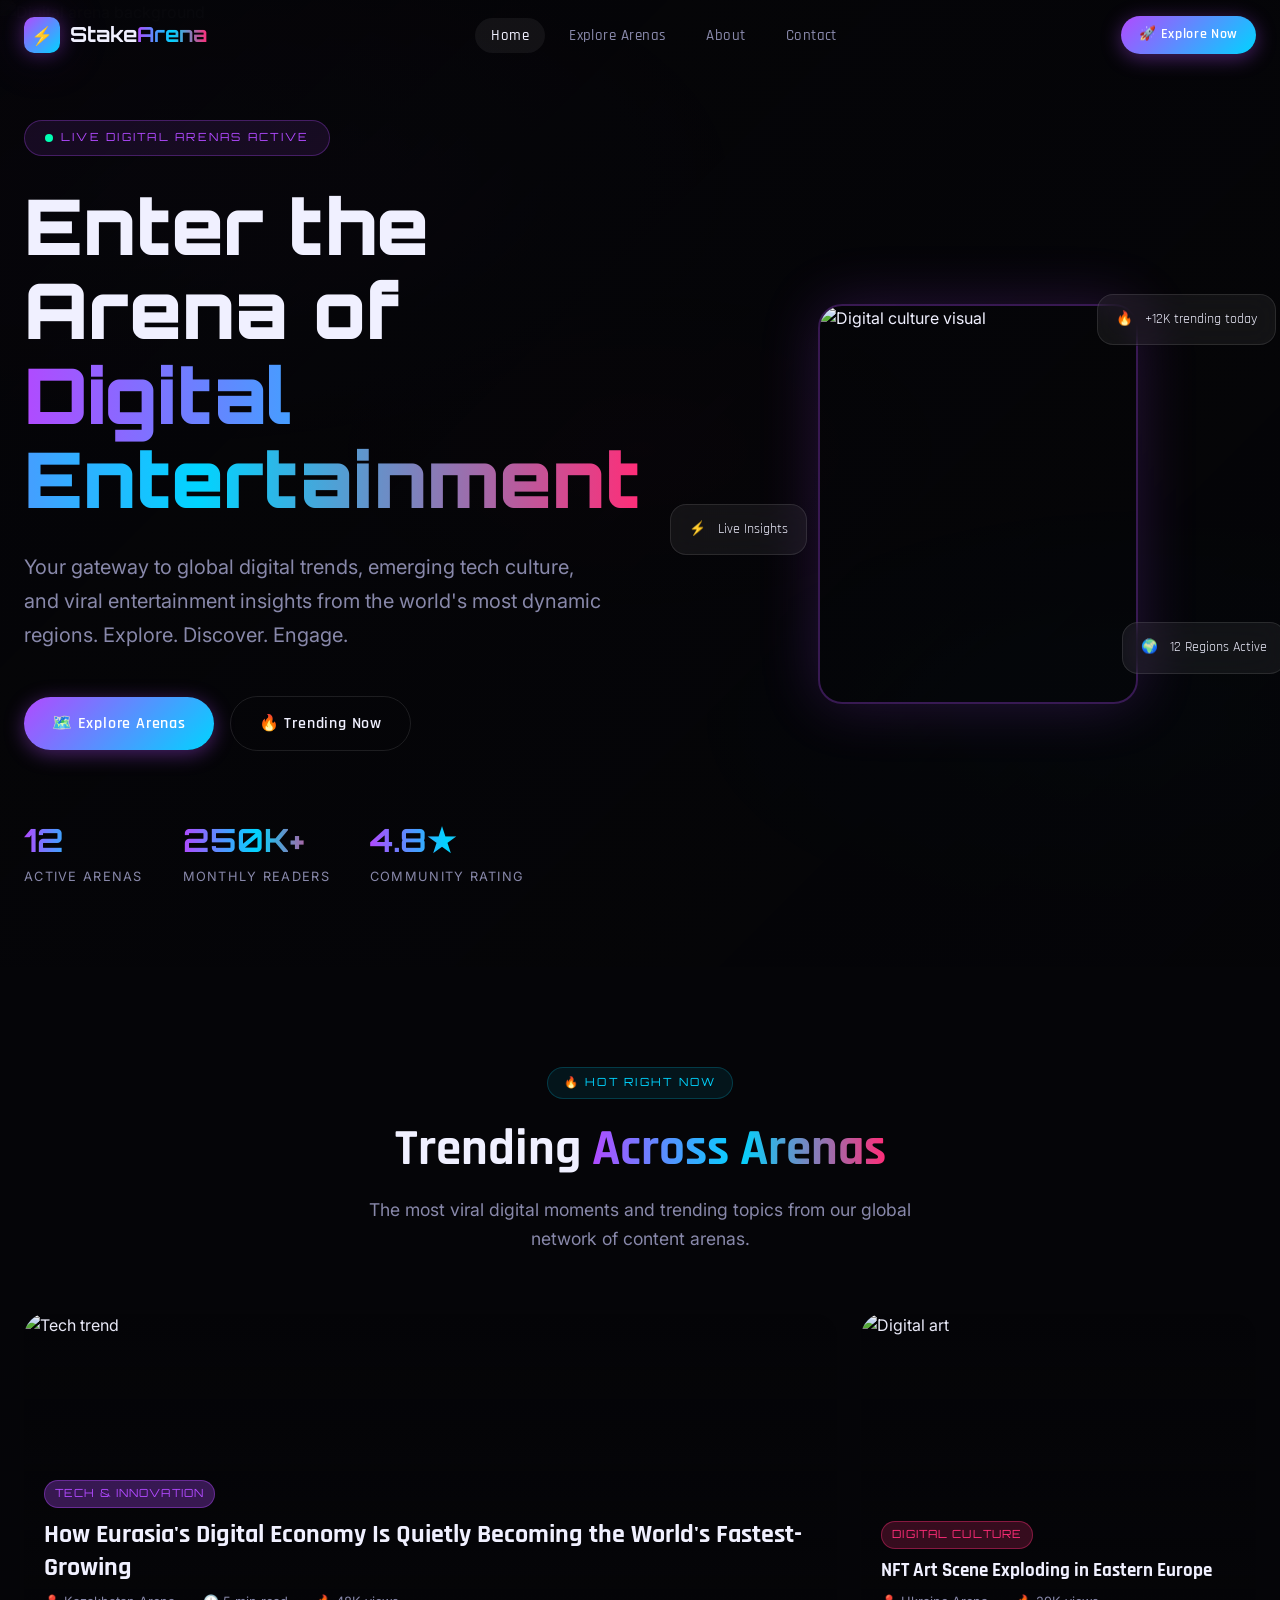
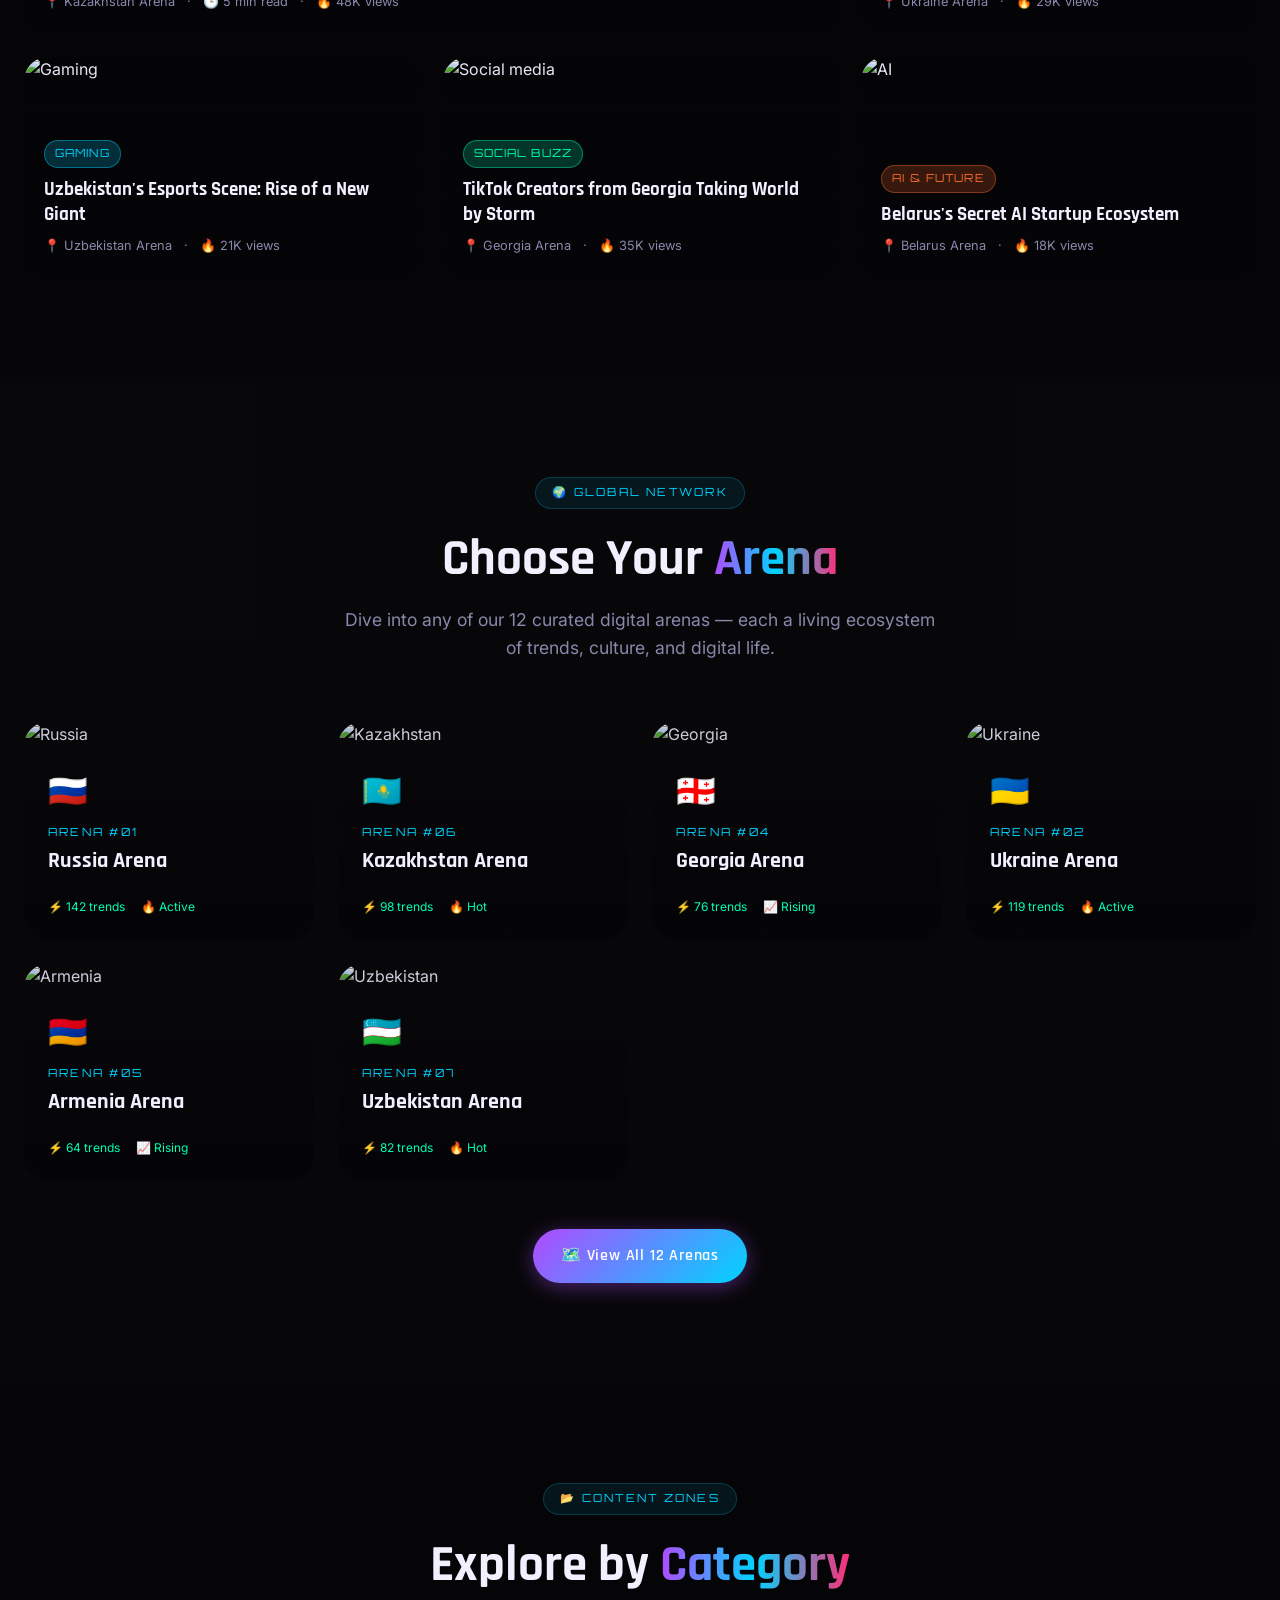
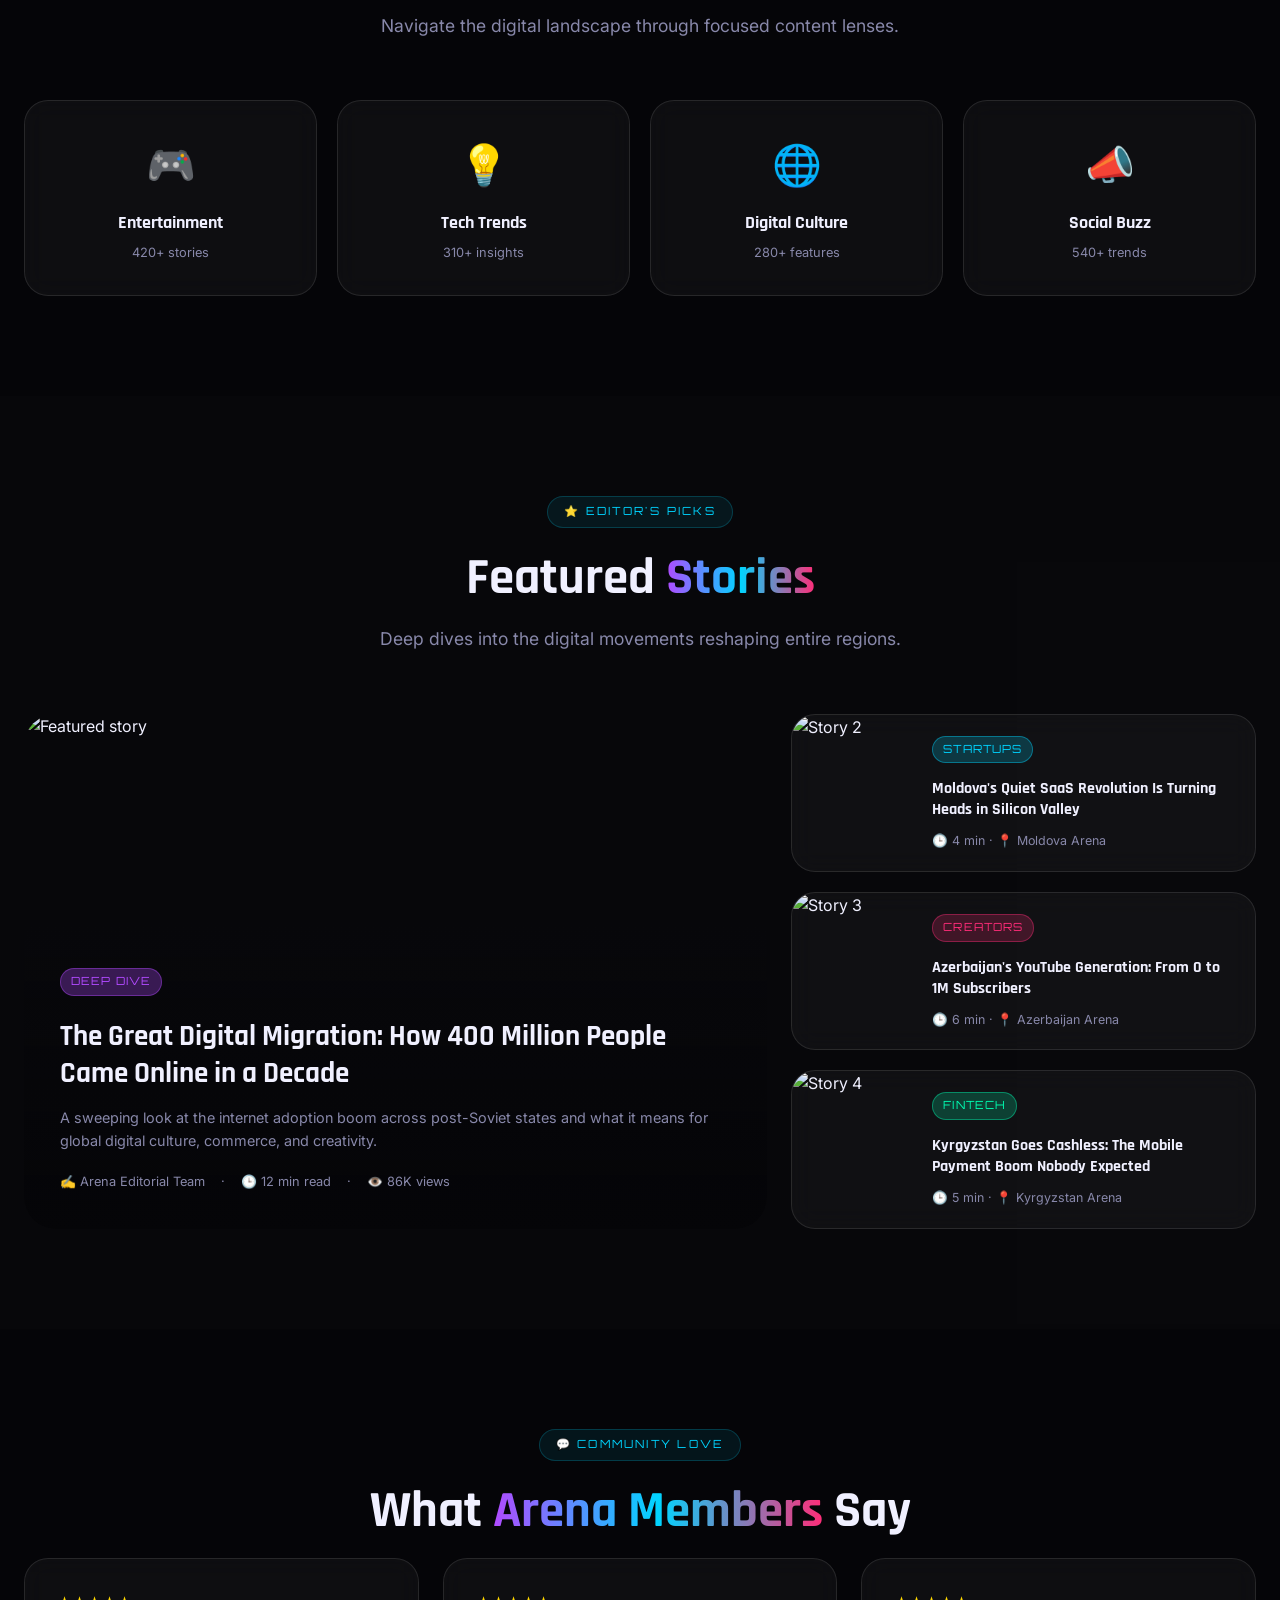
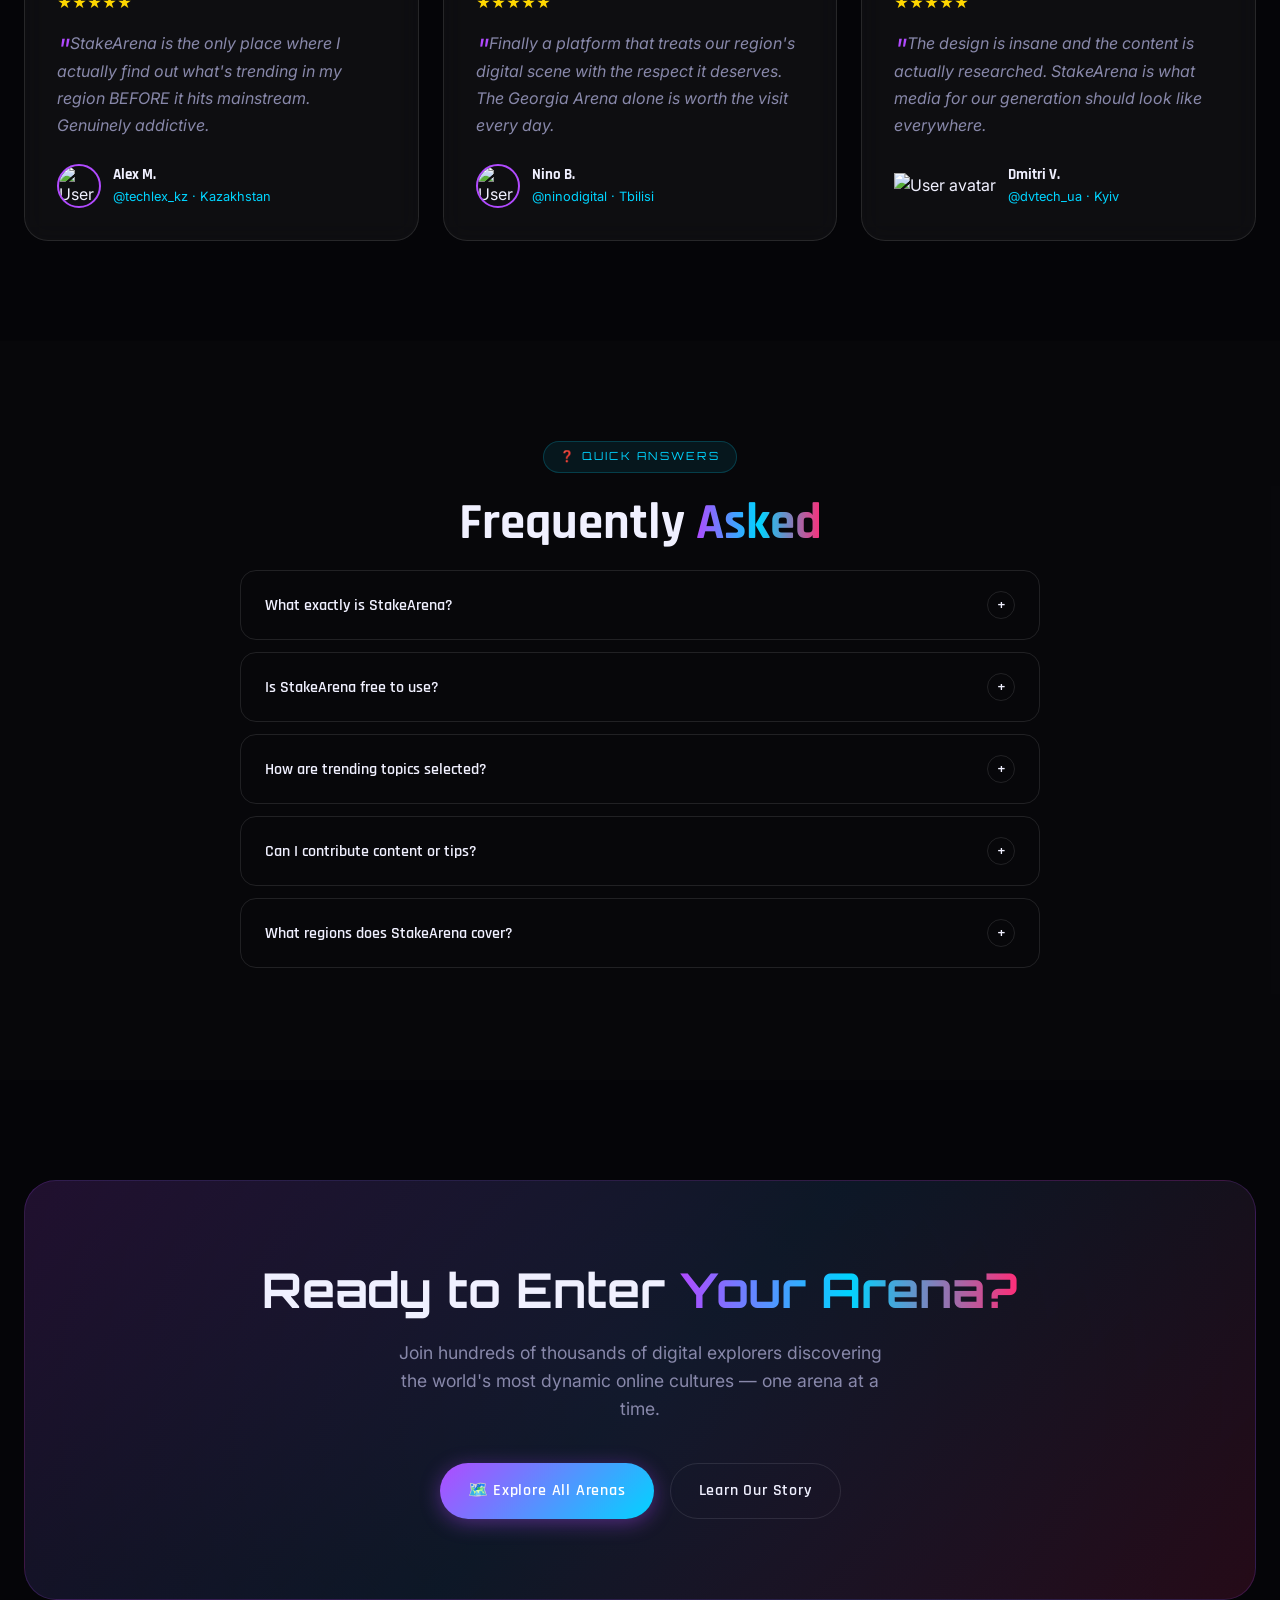
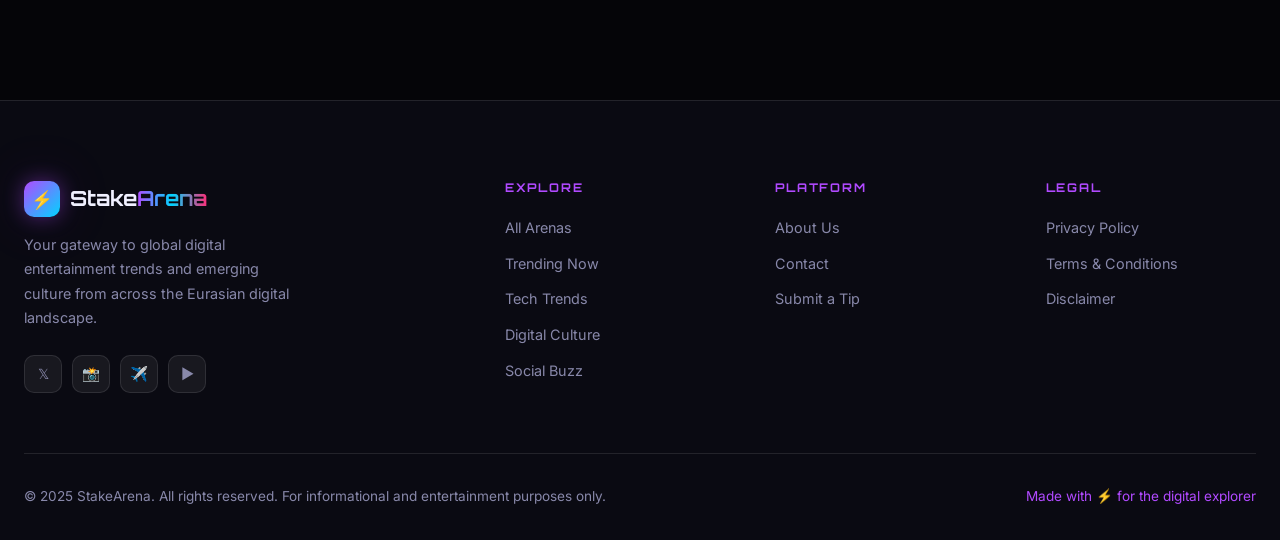
==== index.html @ e637934e "Add files via upload" ====
<!DOCTYPE html>
<html lang="en">
<head>
  <meta charset="UTF-8" />
  <meta name="viewport" content="width=device-width, initial-scale=1.0" />
  <title>StakeArena – Enter the Arena of Digital Entertainment</title>
  <meta name="description" content="StakeArena is your gateway to global digital trends, entertainment culture, and emerging tech insights across Eurasia's most dynamic digital arenas." />
  <meta name="keywords" content="digital entertainment, global trends, tech culture, digital arenas, Eurasia, emerging markets" />
  <meta property="og:title" content="StakeArena – Enter the Arena of Digital Entertainment" />
  <meta property="og:description" content="Explore digital culture, trending topics, and entertainment insights from global arenas." />
  <meta property="og:type" content="website" />
  <link rel="canonical" href="https://stakearena.com/" />

  <!-- Scroll progress bar -->
  <style>
    .scroll-progress {
      position: fixed; top: 0; left: 0; height: 3px; width: 0%;
      background: linear-gradient(90deg, #b14aff, #00d4ff, #ff2d78);
      z-index: 9999; transition: width 0.1s linear;
    }
  </style>
  <link rel="stylesheet" href="style.css" />
</head>
<body>

  <!-- Scroll Progress -->
  <div class="scroll-progress"></div>

  <!-- ============================================================
       NAVBAR
       ============================================================ -->
  <nav class="navbar" role="navigation" aria-label="Main navigation">
    <div class="container">
      <div class="nav-inner">
        <a href="index.html" class="nav-logo">
          <div class="logo-icon">⚡</div>
          <span>Stake<span class="gradient-text">Arena</span></span>
        </a>

        <ul class="nav-links">
          <li><a href="index.html" class="active">Home</a></li>
          <li><a href="explore.html">Explore Arenas</a></li>
          <li><a href="about.html">About</a></li>
          <li><a href="contact.html">Contact</a></li>
        </ul>

        <div class="nav-cta">
          <a href="explore.html" class="btn btn-primary btn-sm">🚀 Explore Now</a>
          <button class="nav-toggle" aria-label="Toggle menu">
            <span></span><span></span><span></span>
          </button>
        </div>
      </div>
    </div>
  </nav>

  <!-- ============================================================
       HERO SECTION
       ============================================================ -->
  <section class="hero" aria-label="Hero">
    <div class="hero-bg">
      <img class="hero-bg-img"
        src="https://images.unsplash.com/photo-1511512578047-dfb367046420?w=1920&q=80"
        alt="Digital arena background" />
      <div class="hero-bg-overlay"></div>
    </div>
    <div class="hero-particles"></div>

    <div class="container">
      <div style="display:grid; grid-template-columns:1fr 1fr; gap:60px; align-items:center;">
        <div class="hero-content">
          <div class="hero-badge">
            <span class="pulse"></span>
            Live Digital Arenas Active
          </div>
          <h1 class="hero-title display-font">
            Enter the Arena of<br />
            <span class="gradient-text">Digital <span class="typewriter">Entertainment</span></span>
          </h1>
          <p class="hero-subtitle">
            Your gateway to global digital trends, emerging tech culture, and viral entertainment insights from the world's most dynamic regions. Explore. Discover. Engage.
          </p>
          <div class="hero-cta">
            <a href="explore.html" class="btn btn-primary">🗺️ Explore Arenas</a>
            <a href="#trending" class="btn btn-secondary">🔥 Trending Now</a>
          </div>

          <div class="hero-stats">
            <div class="stat-item">
              <div class="stat-number counter" data-target="12" data-suffix="">12</div>
              <div class="stat-label">Active Arenas</div>
            </div>
            <div class="stat-item">
              <div class="stat-number counter" data-target="250" data-suffix="K+">250K+</div>
              <div class="stat-label">Monthly Readers</div>
            </div>
            <div class="stat-item">
              <div class="stat-number counter" data-target="4.8" data-suffix="★">4.8★</div>
              <div class="stat-label">Community Rating</div>
            </div>
          </div>
        </div>

        <!-- Hero Visual Cards -->
        <div style="position:relative; height:460px; display:flex; align-items:center; justify-content:center;">
          <!-- Main visual image -->
          <div style="width:320px; height:400px; border-radius:24px; overflow:hidden; border:2px solid rgba(177,74,255,0.3); box-shadow:0 0 60px rgba(177,74,255,0.2);">
            <img src="https://images.unsplash.com/photo-1614741118887-7a4ee193a5fa?w=600&q=80"
                 alt="Digital culture visual" style="width:100%; height:100%; object-fit:cover;" />
          </div>
          <!-- Floating badges -->
          <div class="hero-float-card" style="top:20px; right:-20px; animation-delay:0s;">
            🔥 <span>+12K trending today</span>
          </div>
          <div class="hero-float-card" style="bottom:60px; right:-30px; animation-delay:1.5s;">
            🌍 <span>12 Regions Active</span>
          </div>
          <div class="hero-float-card" style="top:50%; left:-30px; animation-delay:0.8s;">
            ⚡ <span>Live Insights</span>
          </div>
        </div>
      </div>
    </div>
  </section>

  <!-- ============================================================
       TRENDING SECTION
       ============================================================ -->
  <section id="trending" class="section-padding">
    <div class="container">
      <div class="text-center reveal">
        <span class="section-label">🔥 Hot Right Now</span>
        <h2 class="section-title">Trending <span class="gradient-text">Across Arenas</span></h2>
        <p class="section-subtitle">The most viral digital moments and trending topics from our global network of content arenas.</p>
      </div>

      <div class="trending-grid">

        <!-- Card 1 -->
        <article class="trending-card reveal" style="grid-column: span 2;">
          <img class="trending-card-img" style="height:320px;"
            src="https://images.unsplash.com/photo-1593508512255-86ab42a8e620?w=900&q=80"
            alt="Tech trend" />
          <div class="trending-card-overlay"></div>
          <div class="trending-card-body">
            <span class="trending-tag tag-purple">Tech & Innovation</span>
            <h3 class="trending-card-title" style="font-size:1.6rem;">How Eurasia's Digital Economy Is Quietly Becoming the World's Fastest-Growing</h3>
            <div class="trending-card-meta">
              <span>📍 Kazakhstan Arena</span>
              <span>·</span>
              <span>🕒 5 min read</span>
              <span>·</span>
              <span>🔥 48K views</span>
            </div>
          </div>
        </article>

        <!-- Card 2 -->
        <article class="trending-card reveal reveal-delay-1">
          <img class="trending-card-img"
            src="https://images.unsplash.com/photo-1618005182384-a83a8bd57fbe?w=600&q=80"
            alt="Digital art" />
          <div class="trending-card-overlay"></div>
          <div class="trending-card-body">
            <span class="trending-tag tag-pink">Digital Culture</span>
            <h3 class="trending-card-title">NFT Art Scene Exploding in Eastern Europe</h3>
            <div class="trending-card-meta">
              <span>📍 Ukraine Arena</span>
              <span>·</span>
              <span>🔥 29K views</span>
            </div>
          </div>
        </article>

        <!-- Card 3 -->
        <article class="trending-card reveal reveal-delay-2">
          <img class="trending-card-img"
            src="https://images.unsplash.com/photo-1542751371-adc38448a05e?w=600&q=80"
            alt="Gaming" />
          <div class="trending-card-overlay"></div>
          <div class="trending-card-body">
            <span class="trending-tag tag-blue">Gaming</span>
            <h3 class="trending-card-title">Uzbekistan's Esports Scene: Rise of a New Giant</h3>
            <div class="trending-card-meta">
              <span>📍 Uzbekistan Arena</span>
              <span>·</span>
              <span>🔥 21K views</span>
            </div>
          </div>
        </article>

        <!-- Card 4 -->
        <article class="trending-card reveal reveal-delay-1">
          <img class="trending-card-img"
            src="https://images.unsplash.com/photo-1611532736597-de2d4265fba3?w=600&q=80"
            alt="Social media" />
          <div class="trending-card-overlay"></div>
          <div class="trending-card-body">
            <span class="trending-tag tag-green">Social Buzz</span>
            <h3 class="trending-card-title">TikTok Creators from Georgia Taking World by Storm</h3>
            <div class="trending-card-meta">
              <span>📍 Georgia Arena</span>
              <span>·</span>
              <span>🔥 35K views</span>
            </div>
          </div>
        </article>

        <!-- Card 5 -->
        <article class="trending-card reveal reveal-delay-2">
          <img class="trending-card-img"
            src="https://images.unsplash.com/photo-1485827404703-89b55fcc595e?w=600&q=80"
            alt="AI" />
          <div class="trending-card-overlay"></div>
          <div class="trending-card-body">
            <span class="trending-tag tag-orange">AI & Future</span>
            <h3 class="trending-card-title">Belarus's Secret AI Startup Ecosystem</h3>
            <div class="trending-card-meta">
              <span>📍 Belarus Arena</span>
              <span>·</span>
              <span>🔥 18K views</span>
            </div>
          </div>
        </article>

      </div>
    </div>
  </section>

  <!-- ============================================================
       COUNTRY ARENAS PREVIEW
       ============================================================ -->
  <section class="section-padding" style="background: rgba(255,255,255,0.01);">
    <div class="container">
      <div class="text-center reveal">
        <span class="section-label">🌍 Global Network</span>
        <h2 class="section-title">Choose Your <span class="gradient-text">Arena</span></h2>
        <p class="section-subtitle">Dive into any of our 12 curated digital arenas — each a living ecosystem of trends, culture, and digital life.</p>
      </div>

      <div class="arenas-grid">

        <a href="explore.html" class="arena-card reveal">
          <img class="arena-card-img"
            src="https://images.unsplash.com/photo-1547448415-e9f5b28e570d?w=600&q=80"
            alt="Russia" />
          <div class="arena-card-overlay"></div>
          <div class="arena-card-body">
            <span class="arena-flag">🇷🇺</span>
            <div class="arena-country">Arena #01</div>
            <h3 class="arena-title">Russia Arena</h3>
            <p class="arena-desc">Tech innovation, gaming culture, and a booming digital creative scene.</p>
            <div class="arena-stats">
              <span class="arena-stat">⚡ 142 trends</span>
              <span class="arena-stat">🔥 Active</span>
            </div>
          </div>
        </a>

        <a href="explore.html" class="arena-card reveal reveal-delay-1">
          <img class="arena-card-img"
            src="https://images.unsplash.com/photo-1555680202-c86f0e12f086?w=600&q=80"
            alt="Kazakhstan" />
          <div class="arena-card-overlay"></div>
          <div class="arena-card-body">
            <span class="arena-flag">🇰🇿</span>
            <div class="arena-country">Arena #06</div>
            <h3 class="arena-title">Kazakhstan Arena</h3>
            <p class="arena-desc">Fintech revolution meets Central Asia's largest digital market.</p>
            <div class="arena-stats">
              <span class="arena-stat">⚡ 98 trends</span>
              <span class="arena-stat">🔥 Hot</span>
            </div>
          </div>
        </a>

        <a href="explore.html" class="arena-card reveal reveal-delay-2">
          <img class="arena-card-img"
            src="https://images.unsplash.com/photo-1493836512294-502baa1986e2?w=600&q=80"
            alt="Georgia" />
          <div class="arena-card-overlay"></div>
          <div class="arena-card-body">
            <span class="arena-flag">🇬🇪</span>
            <div class="arena-country">Arena #04</div>
            <h3 class="arena-title">Georgia Arena</h3>
            <p class="arena-desc">The Caucasus hub of crypto, startups, and creative digital culture.</p>
            <div class="arena-stats">
              <span class="arena-stat">⚡ 76 trends</span>
              <span class="arena-stat">📈 Rising</span>
            </div>
          </div>
        </a>

        <a href="explore.html" class="arena-card reveal">
          <img class="arena-card-img"
            src="https://images.unsplash.com/photo-1561336313-0bd5e0b27ec8?w=600&q=80"
            alt="Ukraine" />
          <div class="arena-card-overlay"></div>
          <div class="arena-card-body">
            <span class="arena-flag">🇺🇦</span>
            <div class="arena-country">Arena #02</div>
            <h3 class="arena-title">Ukraine Arena</h3>
            <p class="arena-desc">Europe's tech outsourcing capital and digital arts epicenter.</p>
            <div class="arena-stats">
              <span class="arena-stat">⚡ 119 trends</span>
              <span class="arena-stat">🔥 Active</span>
            </div>
          </div>
        </a>

        <a href="explore.html" class="arena-card reveal reveal-delay-1">
          <img class="arena-card-img"
            src="https://images.unsplash.com/photo-1506905925346-21bda4d32df4?w=600&q=80"
            alt="Armenia" />
          <div class="arena-card-overlay"></div>
          <div class="arena-card-body">
            <span class="arena-flag">🇦🇲</span>
            <div class="arena-country">Arena #05</div>
            <h3 class="arena-title">Armenia Arena</h3>
            <p class="arena-desc">Silicon Mountain — Armenia's unlikely tech renaissance story.</p>
            <div class="arena-stats">
              <span class="arena-stat">⚡ 64 trends</span>
              <span class="arena-stat">📈 Rising</span>
            </div>
          </div>
        </a>

        <a href="explore.html" class="arena-card reveal reveal-delay-2">
          <img class="arena-card-img"
            src="https://images.unsplash.com/photo-1517760444937-f6397edcbbcd?w=600&q=80"
            alt="Uzbekistan" />
          <div class="arena-card-overlay"></div>
          <div class="arena-card-body">
            <span class="arena-flag">🇺🇿</span>
            <div class="arena-country">Arena #07</div>
            <h3 class="arena-title">Uzbekistan Arena</h3>
            <p class="arena-desc">Tashkent's digital youth revolution — esports, streaming & more.</p>
            <div class="arena-stats">
              <span class="arena-stat">⚡ 82 trends</span>
              <span class="arena-stat">🔥 Hot</span>
            </div>
          </div>
        </a>

      </div>

      <div class="text-center" style="margin-top:48px;">
        <a href="explore.html" class="btn btn-primary">🗺️ View All 12 Arenas</a>
      </div>
    </div>
  </section>

  <!-- ============================================================
       CATEGORIES
       ============================================================ -->
  <section class="section-padding">
    <div class="container">
      <div class="text-center reveal">
        <span class="section-label">📂 Content Zones</span>
        <h2 class="section-title">Explore by <span class="gradient-text">Category</span></h2>
        <p class="section-subtitle">Navigate the digital landscape through focused content lenses.</p>
      </div>

      <div class="categories-grid">
        <div class="category-card glass-card reveal">
          <span class="category-icon">🎮</span>
          <h3 class="category-title">Entertainment</h3>
          <p class="category-count">420+ stories</p>
        </div>
        <div class="category-card glass-card reveal reveal-delay-1">
          <span class="category-icon">💡</span>
          <h3 class="category-title">Tech Trends</h3>
          <p class="category-count">310+ insights</p>
        </div>
        <div class="category-card glass-card reveal reveal-delay-2">
          <span class="category-icon">🌐</span>
          <h3 class="category-title">Digital Culture</h3>
          <p class="category-count">280+ features</p>
        </div>
        <div class="category-card glass-card reveal reveal-delay-3">
          <span class="category-icon">📣</span>
          <h3 class="category-title">Social Buzz</h3>
          <p class="category-count">540+ trends</p>
        </div>
      </div>
    </div>
  </section>

  <!-- ============================================================
       FEATURED STORIES
       ============================================================ -->
  <section class="section-padding" style="background:rgba(255,255,255,0.01);">
    <div class="container">
      <div class="text-center reveal">
        <span class="section-label">⭐ Editor's Picks</span>
        <h2 class="section-title">Featured <span class="gradient-text">Stories</span></h2>
        <p class="section-subtitle">Deep dives into the digital movements reshaping entire regions.</p>
      </div>

      <div class="featured-grid reveal">
        <!-- Main featured -->
        <article class="featured-main">
          <img class="featured-main-img"
            src="https://images.unsplash.com/photo-1451187580459-43490279c0fa?w=900&q=80"
            alt="Featured story" />
          <div class="featured-main-overlay"></div>
          <div class="featured-main-body">
            <span class="trending-tag tag-purple">Deep Dive</span>
            <h2 style="font-family:var(--font-heading); font-size:1.8rem; font-weight:700; margin:12px 0 14px; line-height:1.3;">
              The Great Digital Migration: How 400 Million People Came Online in a Decade
            </h2>
            <p style="color:var(--text-secondary); font-size:0.9rem; line-height:1.6; margin-bottom:20px;">
              A sweeping look at the internet adoption boom across post-Soviet states and what it means for global digital culture, commerce, and creativity.
            </p>
            <div style="display:flex; align-items:center; gap:16px; font-size:0.8rem; color:var(--text-secondary);">
              <span>✍️ Arena Editorial Team</span>
              <span>·</span>
              <span>🕒 12 min read</span>
              <span>·</span>
              <span>👁️ 86K views</span>
            </div>
          </div>
        </article>

        <!-- Side featured -->
        <div class="featured-side">
          <article class="featured-side-card glass-card">
            <img class="featured-side-img"
              src="https://images.unsplash.com/photo-1507003211169-0a1dd7228f2d?w=300&q=80"
              alt="Story 2" />
            <div class="featured-side-body">
              <div>
                <span class="trending-tag tag-blue" style="margin-bottom:8px;">Startups</span>
                <h4 style="font-family:var(--font-heading); font-size:1rem; font-weight:700; line-height:1.3; margin-top:8px;">
                  Moldova's Quiet SaaS Revolution Is Turning Heads in Silicon Valley
                </h4>
              </div>
              <div style="font-size:0.78rem; color:var(--text-secondary); margin-top:10px;">
                🕒 4 min · 📍 Moldova Arena
              </div>
            </div>
          </article>

          <article class="featured-side-card glass-card">
            <img class="featured-side-img"
              src="https://images.unsplash.com/photo-1531297484001-80022131f5a1?w=300&q=80"
              alt="Story 3" />
            <div class="featured-side-body">
              <div>
                <span class="trending-tag tag-pink" style="margin-bottom:8px;">Creators</span>
                <h4 style="font-family:var(--font-heading); font-size:1rem; font-weight:700; line-height:1.3; margin-top:8px;">
                  Azerbaijan's YouTube Generation: From 0 to 1M Subscribers
                </h4>
              </div>
              <div style="font-size:0.78rem; color:var(--text-secondary); margin-top:10px;">
                🕒 6 min · 📍 Azerbaijan Arena
              </div>
            </div>
          </article>

          <article class="featured-side-card glass-card">
            <img class="featured-side-img"
              src="https://images.unsplash.com/photo-1518770660439-4636190af475?w=300&q=80"
              alt="Story 4" />
            <div class="featured-side-body">
              <div>
                <span class="trending-tag tag-green" style="margin-bottom:8px;">Fintech</span>
                <h4 style="font-family:var(--font-heading); font-size:1rem; font-weight:700; line-height:1.3; margin-top:8px;">
                  Kyrgyzstan Goes Cashless: The Mobile Payment Boom Nobody Expected
                </h4>
              </div>
              <div style="font-size:0.78rem; color:var(--text-secondary); margin-top:10px;">
                🕒 5 min · 📍 Kyrgyzstan Arena
              </div>
            </div>
          </article>
        </div>
      </div>
    </div>
  </section>

  <!-- ============================================================
       TESTIMONIALS
       ============================================================ -->
  <section class="section-padding">
    <div class="container">
      <div class="text-center reveal">
        <span class="section-label">💬 Community Love</span>
        <h2 class="section-title">What <span class="gradient-text">Arena Members</span> Say</h2>
      </div>

      <div class="testimonials-grid">

        <div class="testimonial-card glass-card reveal">
          <div class="stars">★★★★★</div>
          <p class="testimonial-quote">StakeArena is the only place where I actually find out what's trending in my region BEFORE it hits mainstream. Genuinely addictive.</p>
          <div class="testimonial-author">
            <img class="testimonial-avatar"
              src="https://images.unsplash.com/photo-1535713875002-d1d0cf377fde?w=100&q=80"
              alt="User avatar" />
            <div>
              <div class="testimonial-name">Alex M.</div>
              <div class="testimonial-handle">@techlex_kz · Kazakhstan</div>
            </div>
          </div>
        </div>

        <div class="testimonial-card glass-card reveal reveal-delay-1">
          <div class="stars">★★★★★</div>
          <p class="testimonial-quote">Finally a platform that treats our region's digital scene with the respect it deserves. The Georgia Arena alone is worth the visit every day.</p>
          <div class="testimonial-author">
            <img class="testimonial-avatar"
              src="https://images.unsplash.com/photo-1494790108755-2616b612b786?w=100&q=80"
              alt="User avatar" />
            <div>
              <div class="testimonial-name">Nino B.</div>
              <div class="testimonial-handle">@ninodigital · Tbilisi</div>
            </div>
          </div>
        </div>

        <div class="testimonial-card glass-card reveal reveal-delay-2">
          <div class="stars">★★★★★</div>
          <p class="testimonial-quote">The design is insane and the content is actually researched. StakeArena is what media for our generation should look like everywhere.</p>
          <div class="testimonial-author">
            <img class="testimonic-avatar"
              src="https://images.unsplash.com/photo-1472099645785-5658abf4ff4e?w=100&q=80"
              alt="User avatar" />
            <div>
              <div class="testimonial-name">Dmitri V.</div>
              <div class="testimonial-handle">@dvtech_ua · Kyiv</div>
            </div>
          </div>
        </div>

      </div>
    </div>
  </section>

  <!-- ============================================================
       FAQ
       ============================================================ -->
  <section class="section-padding" style="background:rgba(255,255,255,0.01);">
    <div class="container">
      <div class="text-center reveal">
        <span class="section-label">❓ Quick Answers</span>
        <h2 class="section-title">Frequently <span class="gradient-text">Asked</span></h2>
      </div>

      <div class="faq-list reveal">

        <div class="faq-item">
          <button class="faq-question">
            What exactly is StakeArena?
            <span class="faq-icon">+</span>
          </button>
          <div class="faq-answer">
            <p>StakeArena is an entertainment and informational platform focused on global digital trends, viral content, and emerging tech culture across Eurasian regions. We present each country as a "Digital Arena" with curated trending topics and insights.</p>
          </div>
        </div>

        <div class="faq-item">
          <button class="faq-question">
            Is StakeArena free to use?
            <span class="faq-icon">+</span>
          </button>
          <div class="faq-answer">
            <p>Yes! All content on StakeArena is free to read and explore. We're an open informational platform — no paywalls, no sign-ups required to browse. Just enter any arena and start discovering.</p>
          </div>
        </div>

        <div class="faq-item">
          <button class="faq-question">
            How are trending topics selected?
            <span class="faq-icon">+</span>
          </button>
          <div class="faq-answer">
            <p>Our editorial team monitors social media, news sources, and digital analytics across each region daily. We curate the most relevant, engaging, and culturally significant topics from each arena to keep you informed and entertained.</p>
          </div>
        </div>

        <div class="faq-item">
          <button class="faq-question">
            Can I contribute content or tips?
            <span class="faq-icon">+</span>
          </button>
          <div class="faq-answer">
            <p>Absolutely! We welcome tips, story ideas, and community insights. Head to our Contact page and tell us what's trending in your region. The best community tips get featured in our arena highlights.</p>
          </div>
        </div>

        <div class="faq-item">
          <button class="faq-question">
            What regions does StakeArena cover?
            <span class="faq-icon">+</span>
          </button>
          <div class="faq-answer">
            <p>Currently we cover 12 arenas: Russia, Ukraine, Moldova, Georgia, Armenia, Azerbaijan, Belarus, Kazakhstan, Uzbekistan, Kyrgyzstan, Turkmenistan, and Tajikistan. We plan to expand to more global regions in the future.</p>
          </div>
        </div>

      </div>
    </div>
  </section>

  <!-- ============================================================
       CTA SECTION
       ============================================================ -->
  <section class="section-padding">
    <div class="container">
      <div class="cta-section reveal">
        <h2 class="display-font">Ready to Enter <span class="gradient-text">Your Arena?</span></h2>
        <p>Join hundreds of thousands of digital explorers discovering the world's most dynamic online cultures — one arena at a time.</p>
        <div class="cta-btns">
          <a href="explore.html" class="btn btn-primary">🗺️ Explore All Arenas</a>
          <a href="about.html" class="btn btn-secondary">Learn Our Story</a>
        </div>
      </div>
    </div>
  </section>

  <!-- ============================================================
       FOOTER
       ============================================================ -->
  <footer class="footer">
    <div class="container">
      <div class="footer-grid">
        <div class="footer-brand">
          <a href="index.html" class="nav-logo" style="margin-bottom:0;">
            <div class="logo-icon">⚡</div>
            <span>Stake<span class="gradient-text">Arena</span></span>
          </a>
          <p>Your gateway to global digital entertainment trends and emerging culture from across the Eurasian digital landscape.</p>
          <div class="footer-social">
            <a href="#" class="social-btn" aria-label="Twitter">𝕏</a>
            <a href="#" class="social-btn" aria-label="Instagram">📸</a>
            <a href="#" class="social-btn" aria-label="Telegram">✈️</a>
            <a href="#" class="social-btn" aria-label="YouTube">▶️</a>
          </div>
        </div>

        <div class="footer-col">
          <h4>Explore</h4>
          <ul>
            <li><a href="explore.html">All Arenas</a></li>
            <li><a href="explore.html">Trending Now</a></li>
            <li><a href="explore.html">Tech Trends</a></li>
            <li><a href="explore.html">Digital Culture</a></li>
            <li><a href="explore.html">Social Buzz</a></li>
          </ul>
        </div>

        <div class="footer-col">
          <h4>Platform</h4>
          <ul>
            <li><a href="about.html">About Us</a></li>
            <li><a href="contact.html">Contact</a></li>
            <li><a href="contact.html">Submit a Tip</a></li>
          </ul>
        </div>

        <div class="footer-col">
          <h4>Legal</h4>
          <ul>
            <li><a href="privacy-policy.html">Privacy Policy</a></li>
            <li><a href="terms-conditions.html">Terms & Conditions</a></li>
            <li><a href="disclaimer.html">Disclaimer</a></li>
          </ul>
        </div>
      </div>

      <div class="footer-bottom">
        <p>© 2025 StakeArena. All rights reserved. For informational and entertainment purposes only.</p>
        <p style="color:var(--neon-purple);">Made with ⚡ for the digital explorer</p>
      </div>
    </div>
  </footer>

  <script src="script.js"></script>
</body>
</html>
---- style.css ----
/* ============================================================
   StakeArena - Global Stylesheet
   Dark Neon Glassmorphism Design System
   ============================================================ */

@import url('https://fonts.googleapis.com/css2?family=Orbitron:wght@400;600;700;900&family=Rajdhani:wght@300;400;500;600;700&family=Inter:wght@300;400;500;600&display=swap');

/* ============================================================
   CSS Variables
   ============================================================ */
:root {
  --bg-primary: #050508;
  --bg-secondary: #0a0a12;
  --bg-card: rgba(255,255,255,0.04);
  --bg-card-hover: rgba(255,255,255,0.08);
  --glass: rgba(255,255,255,0.06);
  --glass-border: rgba(255,255,255,0.1);

  --neon-purple: #b14aff;
  --neon-blue: #00d4ff;
  --neon-pink: #ff2d78;
  --neon-green: #00ffb3;
  --neon-orange: #ff6b2b;

  --gradient-hero: linear-gradient(135deg, #b14aff 0%, #00d4ff 50%, #ff2d78 100%);
  --gradient-card: linear-gradient(135deg, rgba(177,74,255,0.15) 0%, rgba(0,212,255,0.08) 100%);
  --gradient-text: linear-gradient(90deg, #b14aff, #00d4ff, #ff2d78);

  --text-primary: #f0f0ff;
  --text-secondary: #8888aa;
  --text-accent: #b14aff;

  --font-display: 'Orbitron', sans-serif;
  --font-heading: 'Rajdhani', sans-serif;
  --font-body: 'Inter', sans-serif;

  --radius-sm: 8px;
  --radius-md: 16px;
  --radius-lg: 24px;
  --radius-xl: 32px;

  --shadow-neon-purple: 0 0 20px rgba(177,74,255,0.4), 0 0 60px rgba(177,74,255,0.15);
  --shadow-neon-blue: 0 0 20px rgba(0,212,255,0.4), 0 0 60px rgba(0,212,255,0.15);
  --shadow-neon-pink: 0 0 20px rgba(255,45,120,0.4), 0 0 60px rgba(255,45,120,0.15);
  --shadow-card: 0 8px 32px rgba(0,0,0,0.4);

  --transition: 0.3s cubic-bezier(0.4, 0, 0.2, 1);
  --transition-slow: 0.6s cubic-bezier(0.4, 0, 0.2, 1);
}

/* ============================================================
   Reset & Base
   ============================================================ */
*, *::before, *::after { margin: 0; padding: 0; box-sizing: border-box; }

html { scroll-behavior: smooth; font-size: 16px; }

body {
  font-family: var(--font-body);
  background: var(--bg-primary);
  color: var(--text-primary);
  line-height: 1.6;
  overflow-x: hidden;
  cursor: default;
}

/* Animated background mesh */
body::before {
  content: '';
  position: fixed;
  inset: 0;
  background:
    radial-gradient(ellipse 80% 50% at 10% 20%, rgba(177,74,255,0.08) 0%, transparent 60%),
    radial-gradient(ellipse 60% 40% at 90% 80%, rgba(0,212,255,0.06) 0%, transparent 60%),
    radial-gradient(ellipse 40% 30% at 50% 50%, rgba(255,45,120,0.04) 0%, transparent 60%);
  pointer-events: none;
  z-index: 0;
}

body > * { position: relative; z-index: 1; }

img { max-width: 100%; display: block; }
a { text-decoration: none; color: inherit; }
ul { list-style: none; }
button { border: none; cursor: pointer; font-family: inherit; }
input, textarea, select { font-family: inherit; }

/* Scrollbar */
::-webkit-scrollbar { width: 6px; }
::-webkit-scrollbar-track { background: var(--bg-primary); }
::-webkit-scrollbar-thumb { background: var(--neon-purple); border-radius: 3px; }

/* ============================================================
   Typography
   ============================================================ */
h1,h2,h3,h4,h5 { font-family: var(--font-heading); font-weight: 700; line-height: 1.2; }

.display-font { font-family: var(--font-display); }

.gradient-text {
  background: var(--gradient-text);
  -webkit-background-clip: text;
  -webkit-text-fill-color: transparent;
  background-clip: text;
}

/* ============================================================
   Utility Classes
   ============================================================ */
.container { max-width: 1280px; margin: 0 auto; padding: 0 24px; }
.container-wide { max-width: 1440px; margin: 0 auto; padding: 0 24px; }

.section-padding { padding: 100px 0; }
.section-padding-sm { padding: 60px 0; }

.text-center { text-align: center; }
.text-purple { color: var(--neon-purple); }
.text-blue { color: var(--neon-blue); }
.text-pink { color: var(--neon-pink); }
.text-green { color: var(--neon-green); }
.text-muted { color: var(--text-secondary); }

.section-label {
  display: inline-flex;
  align-items: center;
  gap: 8px;
  font-family: var(--font-display);
  font-size: 0.7rem;
  letter-spacing: 0.2em;
  text-transform: uppercase;
  color: var(--neon-blue);
  background: rgba(0,212,255,0.08);
  border: 1px solid rgba(0,212,255,0.2);
  padding: 6px 16px;
  border-radius: 100px;
  margin-bottom: 20px;
}

.section-title {
  font-size: clamp(2rem, 4vw, 3.2rem);
  margin-bottom: 16px;
}

.section-subtitle {
  font-size: 1.1rem;
  color: var(--text-secondary);
  max-width: 600px;
  margin: 0 auto 60px;
}

/* ============================================================
   Glassmorphism Card
   ============================================================ */
.glass-card {
  background: var(--bg-card);
  border: 1px solid var(--glass-border);
  border-radius: var(--radius-lg);
  backdrop-filter: blur(12px);
  -webkit-backdrop-filter: blur(12px);
  transition: var(--transition);
}

.glass-card:hover {
  background: var(--bg-card-hover);
  border-color: rgba(177,74,255,0.3);
  transform: translateY(-4px);
  box-shadow: var(--shadow-card), 0 0 30px rgba(177,74,255,0.1);
}

/* ============================================================
   Buttons
   ============================================================ */
.btn {
  display: inline-flex;
  align-items: center;
  gap: 8px;
  padding: 14px 28px;
  border-radius: 100px;
  font-family: var(--font-heading);
  font-size: 1rem;
  font-weight: 600;
  letter-spacing: 0.05em;
  transition: var(--transition);
  cursor: pointer;
  white-space: nowrap;
}

.btn-primary {
  background: linear-gradient(135deg, var(--neon-purple), var(--neon-blue));
  color: white;
  box-shadow: 0 4px 20px rgba(177,74,255,0.4);
}
.btn-primary:hover {
  transform: translateY(-2px);
  box-shadow: 0 8px 30px rgba(177,74,255,0.6), var(--shadow-neon-purple);
}

.btn-secondary {
  background: transparent;
  color: var(--text-primary);
  border: 1px solid var(--glass-border);
}
.btn-secondary:hover {
  border-color: var(--neon-purple);
  color: var(--neon-purple);
  box-shadow: 0 0 20px rgba(177,74,255,0.2);
}

.btn-outline {
  background: transparent;
  color: var(--neon-blue);
  border: 1px solid rgba(0,212,255,0.4);
}
.btn-outline:hover {
  background: rgba(0,212,255,0.1);
  box-shadow: var(--shadow-neon-blue);
}

.btn-sm {
  padding: 8px 18px;
  font-size: 0.85rem;
}

/* ============================================================
   Navbar
   ============================================================ */
.navbar {
  position: fixed;
  top: 0;
  left: 0;
  right: 0;
  z-index: 1000;
  padding: 16px 0;
  transition: var(--transition);
}

.navbar.scrolled {
  background: rgba(5,5,8,0.9);
  backdrop-filter: blur(20px);
  -webkit-backdrop-filter: blur(20px);
  border-bottom: 1px solid var(--glass-border);
  padding: 10px 0;
}

.nav-inner {
  display: flex;
  align-items: center;
  justify-content: space-between;
}

.nav-logo {
  display: flex;
  align-items: center;
  gap: 10px;
  font-family: var(--font-display);
  font-size: 1.3rem;
  font-weight: 700;
  color: var(--text-primary);
}

.nav-logo .logo-icon {
  width: 36px;
  height: 36px;
  background: linear-gradient(135deg, var(--neon-purple), var(--neon-blue));
  border-radius: 10px;
  display: flex;
  align-items: center;
  justify-content: center;
  font-size: 1.1rem;
  box-shadow: var(--shadow-neon-purple);
}

.nav-links {
  display: flex;
  align-items: center;
  gap: 8px;
}

.nav-links a {
  font-family: var(--font-heading);
  font-size: 0.95rem;
  font-weight: 500;
  color: var(--text-secondary);
  padding: 8px 16px;
  border-radius: 100px;
  transition: var(--transition);
  letter-spacing: 0.03em;
}
.nav-links a:hover,
.nav-links a.active {
  color: var(--text-primary);
  background: rgba(255,255,255,0.06);
}

.nav-cta {
  display: flex;
  align-items: center;
  gap: 12px;
}

.nav-toggle {
  display: none;
  flex-direction: column;
  gap: 5px;
  background: none;
  padding: 4px;
}
.nav-toggle span {
  display: block;
  width: 24px;
  height: 2px;
  background: var(--text-primary);
  border-radius: 2px;
  transition: var(--transition);
}

/* Mobile Nav */
@media (max-width: 768px) {
  .nav-links { display: none; }
  .nav-toggle { display: flex; }
  .nav-cta .btn { display: none; }

  .nav-links.open {
    display: flex;
    flex-direction: column;
    position: fixed;
    top: 70px;
    left: 0; right: 0;
    background: rgba(5,5,8,0.97);
    backdrop-filter: blur(20px);
    padding: 20px;
    border-bottom: 1px solid var(--glass-border);
    gap: 4px;
  }
  .nav-links.open a {
    padding: 12px 16px;
    border-radius: var(--radius-sm);
  }
}

/* ============================================================
   Footer
   ============================================================ */
.footer {
  background: var(--bg-secondary);
  border-top: 1px solid var(--glass-border);
  padding: 80px 0 32px;
}

.footer-grid {
  display: grid;
  grid-template-columns: 2fr 1fr 1fr 1fr;
  gap: 60px;
  margin-bottom: 60px;
}

.footer-brand p {
  color: var(--text-secondary);
  font-size: 0.9rem;
  margin-top: 16px;
  max-width: 280px;
  line-height: 1.7;
}

.footer-social {
  display: flex;
  gap: 10px;
  margin-top: 24px;
}

.social-btn {
  width: 38px;
  height: 38px;
  border-radius: 10px;
  background: var(--glass);
  border: 1px solid var(--glass-border);
  display: flex;
  align-items: center;
  justify-content: center;
  font-size: 0.9rem;
  transition: var(--transition);
  color: var(--text-secondary);
}
.social-btn:hover {
  border-color: var(--neon-purple);
  color: var(--neon-purple);
  box-shadow: 0 0 15px rgba(177,74,255,0.3);
}

.footer-col h4 {
  font-family: var(--font-display);
  font-size: 0.75rem;
  letter-spacing: 0.15em;
  text-transform: uppercase;
  color: var(--neon-purple);
  margin-bottom: 20px;
}

.footer-col ul li { margin-bottom: 10px; }
.footer-col ul li a {
  font-size: 0.9rem;
  color: var(--text-secondary);
  transition: var(--transition);
}
.footer-col ul li a:hover { color: var(--text-primary); }

.footer-bottom {
  border-top: 1px solid var(--glass-border);
  padding-top: 32px;
  display: flex;
  align-items: center;
  justify-content: space-between;
  flex-wrap: wrap;
  gap: 16px;
}

.footer-bottom p {
  font-size: 0.85rem;
  color: var(--text-secondary);
}

@media (max-width: 1024px) {
  .footer-grid { grid-template-columns: 1fr 1fr; gap: 40px; }
}
@media (max-width: 600px) {
  .footer-grid { grid-template-columns: 1fr; gap: 32px; }
  .footer-bottom { flex-direction: column; text-align: center; }
}

/* ============================================================
   Hero Section
   ============================================================ */
.hero {
  min-height: 100vh;
  display: flex;
  align-items: center;
  position: relative;
  overflow: hidden;
  padding: 120px 0 80px;
}

.hero-bg {
  position: absolute;
  inset: 0;
  z-index: 0;
}

.hero-bg-img {
  width: 100%;
  height: 100%;
  object-fit: cover;
  opacity: 0.15;
  filter: saturate(1.5);
}

.hero-bg-overlay {
  position: absolute;
  inset: 0;
  background: linear-gradient(135deg, rgba(5,5,8,0.95) 0%, rgba(5,5,8,0.7) 50%, rgba(5,5,8,0.9) 100%);
}

.hero-particles {
  position: absolute;
  inset: 0;
  overflow: hidden;
}

.particle {
  position: absolute;
  border-radius: 50%;
  animation: floatParticle linear infinite;
  opacity: 0;
}

@keyframes floatParticle {
  0% { opacity: 0; transform: translateY(100vh) scale(0); }
  10% { opacity: 1; }
  90% { opacity: 1; }
  100% { opacity: 0; transform: translateY(-10vh) scale(1.2); }
}

.hero-content {
  position: relative;
  z-index: 2;
  max-width: 820px;
}

.hero-badge {
  display: inline-flex;
  align-items: center;
  gap: 8px;
  background: rgba(177,74,255,0.1);
  border: 1px solid rgba(177,74,255,0.3);
  border-radius: 100px;
  padding: 8px 20px;
  font-family: var(--font-display);
  font-size: 0.7rem;
  letter-spacing: 0.2em;
  text-transform: uppercase;
  color: var(--neon-purple);
  margin-bottom: 28px;
  animation: fadeInDown 0.8s ease both;
}

.hero-badge .pulse {
  width: 8px;
  height: 8px;
  background: var(--neon-green);
  border-radius: 50%;
  animation: pulse 1.5s ease infinite;
}

@keyframes pulse {
  0%,100% { opacity: 1; transform: scale(1); }
  50% { opacity: 0.5; transform: scale(1.4); }
}

.hero-title {
  font-family: var(--font-display);
  font-size: clamp(2.4rem, 6vw, 5rem);
  font-weight: 900;
  line-height: 1.1;
  margin-bottom: 28px;
  animation: fadeInUp 0.8s ease 0.2s both;
}

.hero-subtitle {
  font-size: clamp(1rem, 2vw, 1.25rem);
  color: var(--text-secondary);
  max-width: 580px;
  margin-bottom: 44px;
  line-height: 1.7;
  animation: fadeInUp 0.8s ease 0.4s both;
}

.hero-cta {
  display: flex;
  align-items: center;
  gap: 16px;
  flex-wrap: wrap;
  animation: fadeInUp 0.8s ease 0.6s both;
}

.hero-stats {
  display: flex;
  gap: 40px;
  margin-top: 64px;
  flex-wrap: wrap;
  animation: fadeInUp 0.8s ease 0.8s both;
}

.stat-item { text-align: left; }
.stat-number {
  font-family: var(--font-display);
  font-size: 2rem;
  font-weight: 700;
  background: var(--gradient-text);
  -webkit-background-clip: text;
  -webkit-text-fill-color: transparent;
  background-clip: text;
}
.stat-label {
  font-size: 0.8rem;
  color: var(--text-secondary);
  text-transform: uppercase;
  letter-spacing: 0.1em;
}

.hero-visual {
  position: relative;
  z-index: 2;
}

.hero-float-card {
  position: absolute;
  background: var(--glass);
  border: 1px solid var(--glass-border);
  border-radius: var(--radius-md);
  backdrop-filter: blur(12px);
  padding: 14px 18px;
  display: flex;
  align-items: center;
  gap: 12px;
  animation: float 4s ease-in-out infinite;
  white-space: nowrap;
  font-size: 0.85rem;
  font-family: var(--font-heading);
}

@keyframes float {
  0%,100% { transform: translateY(0); }
  50% { transform: translateY(-12px); }
}

/* ============================================================
   Trending Section
   ============================================================ */
.trending-grid {
  display: grid;
  grid-template-columns: repeat(auto-fill, minmax(320px, 1fr));
  gap: 24px;
}

.trending-card {
  border-radius: var(--radius-lg);
  overflow: hidden;
  position: relative;
  cursor: pointer;
  group: true;
}

.trending-card-img {
  width: 100%;
  height: 220px;
  object-fit: cover;
  transition: transform 0.5s ease;
}

.trending-card:hover .trending-card-img {
  transform: scale(1.06);
}

.trending-card-overlay {
  position: absolute;
  inset: 0;
  background: linear-gradient(to top, rgba(5,5,8,0.95) 0%, rgba(5,5,8,0.3) 60%, transparent 100%);
}

.trending-card-body {
  position: absolute;
  bottom: 0;
  left: 0;
  right: 0;
  padding: 20px;
}

.trending-tag {
  display: inline-block;
  font-size: 0.7rem;
  font-family: var(--font-display);
  letter-spacing: 0.1em;
  text-transform: uppercase;
  padding: 4px 10px;
  border-radius: 100px;
  margin-bottom: 10px;
}

.tag-purple { background: rgba(177,74,255,0.3); color: var(--neon-purple); border: 1px solid rgba(177,74,255,0.4); }
.tag-blue { background: rgba(0,212,255,0.2); color: var(--neon-blue); border: 1px solid rgba(0,212,255,0.4); }
.tag-pink { background: rgba(255,45,120,0.2); color: var(--neon-pink); border: 1px solid rgba(255,45,120,0.4); }
.tag-green { background: rgba(0,255,179,0.2); color: var(--neon-green); border: 1px solid rgba(0,255,179,0.4); }
.tag-orange { background: rgba(255,107,43,0.2); color: var(--neon-orange); border: 1px solid rgba(255,107,43,0.4); }

.trending-card-title {
  font-family: var(--font-heading);
  font-size: 1.2rem;
  font-weight: 700;
  margin-bottom: 8px;
  line-height: 1.3;
}

.trending-card-meta {
  display: flex;
  align-items: center;
  gap: 12px;
  font-size: 0.8rem;
  color: var(--text-secondary);
}

/* ============================================================
   Country Arena Cards
   ============================================================ */
.arenas-grid {
  display: grid;
  grid-template-columns: repeat(auto-fill, minmax(280px, 1fr));
  gap: 24px;
}

.arena-card {
  border-radius: var(--radius-lg);
  overflow: hidden;
  position: relative;
  cursor: pointer;
  aspect-ratio: 4/3;
}

.arena-card-img {
  width: 100%;
  height: 100%;
  object-fit: cover;
  transition: transform 0.6s ease;
}

.arena-card:hover .arena-card-img { transform: scale(1.08); }

.arena-card-overlay {
  position: absolute;
  inset: 0;
  background: linear-gradient(to top, rgba(5,5,8,0.95) 0%, rgba(5,5,8,0.5) 50%, rgba(5,5,8,0.1) 100%);
  transition: var(--transition);
}

.arena-card:hover .arena-card-overlay {
  background: linear-gradient(to top, rgba(5,5,8,0.98) 0%, rgba(5,5,8,0.6) 60%, rgba(177,74,255,0.1) 100%);
}

.arena-card-body {
  position: absolute;
  bottom: 0;
  left: 0;
  right: 0;
  padding: 24px;
  transform: translateY(0);
  transition: var(--transition);
}

.arena-flag {
  font-size: 2rem;
  margin-bottom: 8px;
  display: block;
}

.arena-country {
  font-family: var(--font-display);
  font-size: 0.7rem;
  letter-spacing: 0.2em;
  text-transform: uppercase;
  color: var(--neon-blue);
  margin-bottom: 6px;
}

.arena-title {
  font-family: var(--font-heading);
  font-size: 1.4rem;
  font-weight: 700;
  margin-bottom: 10px;
}

.arena-desc {
  font-size: 0.85rem;
  color: var(--text-secondary);
  line-height: 1.5;
  max-height: 0;
  overflow: hidden;
  transition: max-height 0.4s ease, opacity 0.3s ease;
  opacity: 0;
}

.arena-card:hover .arena-desc {
  max-height: 100px;
  opacity: 1;
}

.arena-stats {
  display: flex;
  gap: 16px;
  margin-top: 12px;
}

.arena-stat {
  font-size: 0.75rem;
  color: var(--neon-green);
  display: flex;
  align-items: center;
  gap: 4px;
}

/* ============================================================
   Categories Section
   ============================================================ */
.categories-grid {
  display: grid;
  grid-template-columns: repeat(4, 1fr);
  gap: 20px;
}

.category-card {
  padding: 32px 24px;
  border-radius: var(--radius-lg);
  text-align: center;
  cursor: pointer;
  position: relative;
  overflow: hidden;
}

.category-card::before {
  content: '';
  position: absolute;
  inset: 0;
  background: var(--gradient-card);
  opacity: 0;
  transition: var(--transition);
}

.category-card:hover::before { opacity: 1; }

.category-icon {
  font-size: 2.5rem;
  margin-bottom: 16px;
  display: block;
  transition: transform 0.3s ease;
}
.category-card:hover .category-icon { transform: scale(1.2) rotate(5deg); }

.category-title {
  font-family: var(--font-heading);
  font-size: 1.1rem;
  font-weight: 700;
  margin-bottom: 8px;
}

.category-count {
  font-size: 0.8rem;
  color: var(--text-secondary);
}

@media (max-width: 900px) { .categories-grid { grid-template-columns: repeat(2, 1fr); } }
@media (max-width: 480px) { .categories-grid { grid-template-columns: 1fr; } }

/* ============================================================
   Featured Stories
   ============================================================ */
.featured-grid {
  display: grid;
  grid-template-columns: 1.6fr 1fr;
  gap: 24px;
}

.featured-main {
  border-radius: var(--radius-xl);
  overflow: hidden;
  position: relative;
  min-height: 480px;
}

.featured-main-img {
  width: 100%;
  height: 100%;
  object-fit: cover;
}

.featured-main-overlay {
  position: absolute;
  inset: 0;
  background: linear-gradient(to top, rgba(5,5,8,0.97) 0%, transparent 60%);
}

.featured-main-body {
  position: absolute;
  bottom: 0;
  left: 0;
  right: 0;
  padding: 36px;
}

.featured-side {
  display: flex;
  flex-direction: column;
  gap: 20px;
}

.featured-side-card {
  border-radius: var(--radius-lg);
  overflow: hidden;
  display: flex;
  gap: 0;
  min-height: 140px;
}

.featured-side-img {
  width: 120px;
  flex-shrink: 0;
  object-fit: cover;
}

.featured-side-body {
  padding: 20px;
  display: flex;
  flex-direction: column;
  justify-content: space-between;
}

@media (max-width: 900px) {
  .featured-grid { grid-template-columns: 1fr; }
  .featured-main { min-height: 360px; }
}

/* ============================================================
   Testimonials
   ============================================================ */
.testimonials-grid {
  display: grid;
  grid-template-columns: repeat(3, 1fr);
  gap: 24px;
}

.testimonial-card {
  padding: 32px;
}

.testimonial-quote {
  font-size: 1rem;
  line-height: 1.7;
  color: var(--text-secondary);
  margin-bottom: 24px;
  font-style: italic;
}

.testimonial-quote::before { content: '"'; font-size: 2rem; color: var(--neon-purple); line-height: 0; vertical-align: -0.4em; }

.testimonial-author {
  display: flex;
  align-items: center;
  gap: 12px;
}

.testimonial-avatar {
  width: 44px;
  height: 44px;
  border-radius: 50%;
  object-fit: cover;
  border: 2px solid var(--neon-purple);
}

.testimonial-name {
  font-family: var(--font-heading);
  font-weight: 700;
  font-size: 0.95rem;
}
.testimonial-handle {
  font-size: 0.8rem;
  color: var(--neon-blue);
}

.stars { color: #ffd700; font-size: 0.9rem; margin-bottom: 16px; }

@media (max-width: 900px) { .testimonials-grid { grid-template-columns: 1fr; } }
@media (max-width: 600px) { .testimonials-grid { grid-template-columns: 1fr; } }

/* ============================================================
   FAQ
   ============================================================ */
.faq-list { max-width: 800px; margin: 0 auto; }

.faq-item {
  border: 1px solid var(--glass-border);
  border-radius: var(--radius-md);
  margin-bottom: 12px;
  overflow: hidden;
  transition: var(--transition);
}
.faq-item.open {
  border-color: rgba(177,74,255,0.3);
}

.faq-question {
  width: 100%;
  display: flex;
  align-items: center;
  justify-content: space-between;
  padding: 20px 24px;
  background: none;
  color: var(--text-primary);
  font-family: var(--font-heading);
  font-size: 1rem;
  font-weight: 600;
  text-align: left;
  cursor: pointer;
  transition: var(--transition);
}
.faq-question:hover { color: var(--neon-purple); }

.faq-icon {
  width: 28px;
  height: 28px;
  border-radius: 50%;
  border: 1px solid var(--glass-border);
  display: flex;
  align-items: center;
  justify-content: center;
  font-size: 1rem;
  flex-shrink: 0;
  transition: var(--transition);
}
.faq-item.open .faq-icon {
  background: var(--neon-purple);
  border-color: var(--neon-purple);
  transform: rotate(45deg);
}

.faq-answer {
  max-height: 0;
  overflow: hidden;
  transition: max-height 0.4s ease;
}
.faq-item.open .faq-answer { max-height: 200px; }

.faq-answer p {
  padding: 0 24px 20px;
  color: var(--text-secondary);
  line-height: 1.7;
  font-size: 0.95rem;
}

/* ============================================================
   CTA Section
   ============================================================ */
.cta-section {
  position: relative;
  overflow: hidden;
  border-radius: var(--radius-xl);
  padding: 80px 60px;
  text-align: center;
  background: linear-gradient(135deg, rgba(177,74,255,0.15), rgba(0,212,255,0.08), rgba(255,45,120,0.12));
  border: 1px solid rgba(177,74,255,0.2);
}

.cta-section::before {
  content: '';
  position: absolute;
  top: -50%;
  left: -50%;
  width: 200%;
  height: 200%;
  background: radial-gradient(circle, rgba(177,74,255,0.08) 0%, transparent 60%);
  animation: rotateSlow 20s linear infinite;
}

@keyframes rotateSlow {
  from { transform: rotate(0deg); }
  to { transform: rotate(360deg); }
}

.cta-section h2 {
  font-family: var(--font-display);
  font-size: clamp(2rem, 4vw, 3rem);
  margin-bottom: 20px;
  position: relative;
}

.cta-section p {
  color: var(--text-secondary);
  font-size: 1.1rem;
  margin-bottom: 40px;
  max-width: 500px;
  margin-left: auto;
  margin-right: auto;
  position: relative;
}

.cta-btns {
  display: flex;
  gap: 16px;
  justify-content: center;
  flex-wrap: wrap;
  position: relative;
}

/* ============================================================
   Explore Page
   ============================================================ */
.explore-hero {
  padding: 140px 0 80px;
  text-align: center;
}

.explore-hero h1 {
  font-family: var(--font-display);
  font-size: clamp(2.5rem, 5vw, 4rem);
  margin-bottom: 20px;
}

.explore-filter {
  display: flex;
  gap: 10px;
  justify-content: center;
  flex-wrap: wrap;
  margin-bottom: 60px;
}

.filter-btn {
  padding: 8px 20px;
  border-radius: 100px;
  font-family: var(--font-heading);
  font-size: 0.9rem;
  font-weight: 600;
  border: 1px solid var(--glass-border);
  background: transparent;
  color: var(--text-secondary);
  cursor: pointer;
  transition: var(--transition);
}
.filter-btn:hover,
.filter-btn.active {
  background: var(--neon-purple);
  border-color: var(--neon-purple);
  color: white;
  box-shadow: 0 0 20px rgba(177,74,255,0.4);
}

/* Country Arena Detail Block */
.country-arena {
  margin-bottom: 80px;
}

.arena-hero-banner {
  border-radius: var(--radius-xl);
  overflow: hidden;
  position: relative;
  height: 400px;
  margin-bottom: 40px;
}

.arena-hero-banner img {
  width: 100%;
  height: 100%;
  object-fit: cover;
}

.arena-hero-overlay {
  position: absolute;
  inset: 0;
  background: linear-gradient(90deg, rgba(5,5,8,0.97) 0%, rgba(5,5,8,0.6) 50%, transparent 100%);
}

.arena-hero-content {
  position: absolute;
  top: 50%;
  left: 0;
  transform: translateY(-50%);
  padding: 0 52px;
  max-width: 600px;
}

.arena-hero-content .arena-flag { font-size: 3rem; }

.arena-hero-content h2 {
  font-family: var(--font-display);
  font-size: clamp(2rem, 3vw, 2.8rem);
  margin-bottom: 12px;
}

.arena-hero-content p {
  color: var(--text-secondary);
  font-size: 1rem;
  line-height: 1.7;
  margin-bottom: 24px;
}

.arena-badge-row {
  display: flex;
  gap: 10px;
  flex-wrap: wrap;
}

.arena-badge {
  padding: 6px 14px;
  border-radius: 100px;
  font-size: 0.75rem;
  font-family: var(--font-display);
  letter-spacing: 0.08em;
  text-transform: uppercase;
}

/* Trending Topics Row */
.topics-row {
  display: grid;
  grid-template-columns: repeat(3, 1fr);
  gap: 20px;
}

.topic-card {
  padding: 24px;
  border-radius: var(--radius-lg);
  position: relative;
  overflow: hidden;
}

.topic-number {
  font-family: var(--font-display);
  font-size: 3rem;
  font-weight: 900;
  color: rgba(255,255,255,0.04);
  position: absolute;
  top: 10px;
  right: 16px;
  line-height: 1;
}

.topic-label {
  font-size: 0.75rem;
  font-family: var(--font-display);
  letter-spacing: 0.15em;
  text-transform: uppercase;
  margin-bottom: 10px;
}

.topic-title {
  font-family: var(--font-heading);
  font-size: 1.1rem;
  font-weight: 700;
  margin-bottom: 8px;
}

.topic-desc {
  font-size: 0.85rem;
  color: var(--text-secondary);
  line-height: 1.5;
}

.topic-heat {
  display: flex;
  align-items: center;
  gap: 6px;
  margin-top: 14px;
  font-size: 0.8rem;
  color: var(--neon-orange);
}

.fun-fact-card {
  margin-top: 20px;
  padding: 24px 32px;
  border-radius: var(--radius-lg);
  background: linear-gradient(135deg, rgba(177,74,255,0.1), rgba(0,212,255,0.05));
  border: 1px solid rgba(177,74,255,0.2);
  display: flex;
  align-items: center;
  gap: 20px;
}

.fun-fact-icon { font-size: 2.5rem; flex-shrink: 0; }

.fun-fact-label {
  font-size: 0.7rem;
  font-family: var(--font-display);
  letter-spacing: 0.2em;
  text-transform: uppercase;
  color: var(--neon-purple);
  margin-bottom: 6px;
}

.fun-fact-text {
  font-family: var(--font-heading);
  font-size: 1.1rem;
  font-weight: 600;
  line-height: 1.4;
}

@media (max-width: 900px) {
  .arena-hero-banner { height: 300px; }
  .arena-hero-content { padding: 0 28px; }
  .topics-row { grid-template-columns: 1fr; }
}

@media (max-width: 600px) {
  .arena-hero-banner { height: 240px; }
  .arena-hero-content { max-width: 90%; }
  .arena-hero-content h2 { font-size: 1.6rem; }
}

/* ============================================================
   About Page
   ============================================================ */
.about-hero {
  padding: 140px 0 80px;
}

.about-story {
  display: grid;
  grid-template-columns: 1fr 1fr;
  gap: 80px;
  align-items: center;
}

.about-story-img {
  border-radius: var(--radius-xl);
  overflow: hidden;
  position: relative;
}

.about-story-img img {
  width: 100%;
  height: 500px;
  object-fit: cover;
}

.about-story-img::after {
  content: '';
  position: absolute;
  inset: 0;
  border-radius: var(--radius-xl);
  border: 2px solid rgba(177,74,255,0.2);
}

.about-story-content h2 {
  font-family: var(--font-display);
  font-size: clamp(1.8rem, 3vw, 2.6rem);
  margin-bottom: 24px;
}

.about-story-content p {
  color: var(--text-secondary);
  line-height: 1.8;
  margin-bottom: 20px;
}

.values-grid {
  display: grid;
  grid-template-columns: repeat(3, 1fr);
  gap: 24px;
  margin-top: 80px;
}

.value-card {
  padding: 36px 28px;
  text-align: center;
}

.value-icon {
  font-size: 2.5rem;
  margin-bottom: 20px;
  display: block;
}

.value-title {
  font-family: var(--font-heading);
  font-size: 1.2rem;
  font-weight: 700;
  margin-bottom: 12px;
}

.value-desc {
  font-size: 0.9rem;
  color: var(--text-secondary);
  line-height: 1.6;
}

.team-grid {
  display: grid;
  grid-template-columns: repeat(4, 1fr);
  gap: 24px;
}

.team-card {
  padding: 32px 24px;
  text-align: center;
}

.team-avatar {
  width: 80px;
  height: 80px;
  border-radius: 50%;
  object-fit: cover;
  margin: 0 auto 16px;
  border: 3px solid transparent;
  background: linear-gradient(var(--bg-card), var(--bg-card)) padding-box,
              linear-gradient(135deg, var(--neon-purple), var(--neon-blue)) border-box;
}

.team-name {
  font-family: var(--font-heading);
  font-size: 1rem;
  font-weight: 700;
  margin-bottom: 4px;
}

.team-role {
  font-size: 0.8rem;
  color: var(--neon-blue);
}

@media (max-width: 900px) {
  .about-story { grid-template-columns: 1fr; gap: 40px; }
  .values-grid { grid-template-columns: 1fr; }
  .team-grid { grid-template-columns: repeat(2, 1fr); }
}

/* ============================================================
   Contact Page
   ============================================================ */
.contact-hero {
  padding: 140px 0 80px;
}

.contact-layout {
  display: grid;
  grid-template-columns: 1fr 1.4fr;
  gap: 60px;
}

.contact-info h3 {
  font-family: var(--font-display);
  font-size: 1.6rem;
  margin-bottom: 20px;
}

.contact-info p {
  color: var(--text-secondary);
  line-height: 1.7;
  margin-bottom: 40px;
}

.contact-item {
  display: flex;
  align-items: flex-start;
  gap: 16px;
  margin-bottom: 28px;
}

.contact-icon {
  width: 48px;
  height: 48px;
  border-radius: var(--radius-sm);
  background: rgba(177,74,255,0.1);
  border: 1px solid rgba(177,74,255,0.2);
  display: flex;
  align-items: center;
  justify-content: center;
  font-size: 1.2rem;
  flex-shrink: 0;
}

.contact-item-label {
  font-size: 0.8rem;
  color: var(--neon-purple);
  font-family: var(--font-display);
  letter-spacing: 0.1em;
  text-transform: uppercase;
  margin-bottom: 4px;
}

.contact-item-value {
  font-family: var(--font-heading);
  font-size: 1rem;
  font-weight: 600;
}

.contact-form-card {
  padding: 40px;
}

.form-group {
  margin-bottom: 24px;
}

.form-label {
  display: block;
  font-size: 0.85rem;
  font-family: var(--font-display);
  letter-spacing: 0.08em;
  text-transform: uppercase;
  color: var(--text-secondary);
  margin-bottom: 8px;
}

.form-input {
  width: 100%;
  padding: 14px 18px;
  background: rgba(255,255,255,0.04);
  border: 1px solid var(--glass-border);
  border-radius: var(--radius-sm);
  color: var(--text-primary);
  font-size: 0.95rem;
  transition: var(--transition);
  outline: none;
}

.form-input:focus {
  border-color: var(--neon-purple);
  background: rgba(177,74,255,0.05);
  box-shadow: 0 0 0 3px rgba(177,74,255,0.1);
}

textarea.form-input { resize: vertical; min-height: 140px; }

.map-container {
  border-radius: var(--radius-lg);
  overflow: hidden;
  height: 300px;
  border: 1px solid var(--glass-border);
  margin-top: 60px;
}

.map-container iframe { width: 100%; height: 100%; border: none; filter: grayscale(1) invert(0.9); }

@media (max-width: 900px) {
  .contact-layout { grid-template-columns: 1fr; }
}

/* ============================================================
   Legal Pages
   ============================================================ */
.legal-hero {
  padding: 140px 0 60px;
}

.legal-content {
  max-width: 800px;
  margin: 0 auto;
  padding-bottom: 100px;
}

.legal-content h2 {
  font-family: var(--font-display);
  font-size: 1.3rem;
  color: var(--neon-purple);
  margin: 40px 0 16px;
}

.legal-content p, .legal-content li {
  color: var(--text-secondary);
  line-height: 1.8;
  font-size: 0.95rem;
  margin-bottom: 14px;
}

.legal-content ul { padding-left: 24px; }
.legal-content ul li { list-style: disc; }

.legal-content a { color: var(--neon-blue); }
.legal-content a:hover { text-decoration: underline; }

.legal-last-updated {
  display: inline-flex;
  align-items: center;
  gap: 8px;
  background: rgba(0,212,255,0.08);
  border: 1px solid rgba(0,212,255,0.2);
  border-radius: 100px;
  padding: 6px 16px;
  font-size: 0.8rem;
  color: var(--neon-blue);
  margin-bottom: 40px;
}

/* ============================================================
   Page Header (generic reusable)
   ============================================================ */
.page-header {
  padding: 140px 0 80px;
  text-align: center;
}

.page-header h1 {
  font-family: var(--font-display);
  font-size: clamp(2.5rem, 5vw, 4rem);
  margin-bottom: 20px;
}

.page-header p {
  font-size: 1.1rem;
  color: var(--text-secondary);
  max-width: 600px;
  margin: 0 auto;
}

/* ============================================================
   Scroll Reveal Animations
   ============================================================ */
.reveal {
  opacity: 0;
  transform: translateY(30px);
  transition: opacity 0.7s ease, transform 0.7s ease;
}

.reveal.visible {
  opacity: 1;
  transform: translateY(0);
}

.reveal-delay-1 { transition-delay: 0.1s; }
.reveal-delay-2 { transition-delay: 0.2s; }
.reveal-delay-3 { transition-delay: 0.3s; }
.reveal-delay-4 { transition-delay: 0.4s; }

/* ============================================================
   Animations
   ============================================================ */
@keyframes fadeInUp {
  from { opacity: 0; transform: translateY(30px); }
  to { opacity: 1; transform: translateY(0); }
}

@keyframes fadeInDown {
  from { opacity: 0; transform: translateY(-20px); }
  to { opacity: 1; transform: translateY(0); }
}

@keyframes shimmer {
  0% { background-position: -200% center; }
  100% { background-position: 200% center; }
}

.shimmer {
  background: linear-gradient(90deg, transparent, rgba(255,255,255,0.05), transparent);
  background-size: 200% 100%;
  animation: shimmer 3s ease infinite;
}

/* ============================================================
   Neon Divider
   ============================================================ */
.neon-divider {
  height: 1px;
  background: linear-gradient(90deg, transparent, var(--neon-purple), transparent);
  margin: 80px 0;
}

/* ============================================================
   Number counter animation
   ============================================================ */
.counter { font-variant-numeric: tabular-nums; }

/* ============================================================
   Responsive helpers
   ============================================================ */
@media (max-width: 768px) {
  .section-padding { padding: 70px 0; }
  .cta-section { padding: 60px 28px; }
  .contact-form-card { padding: 28px 20px; }
}
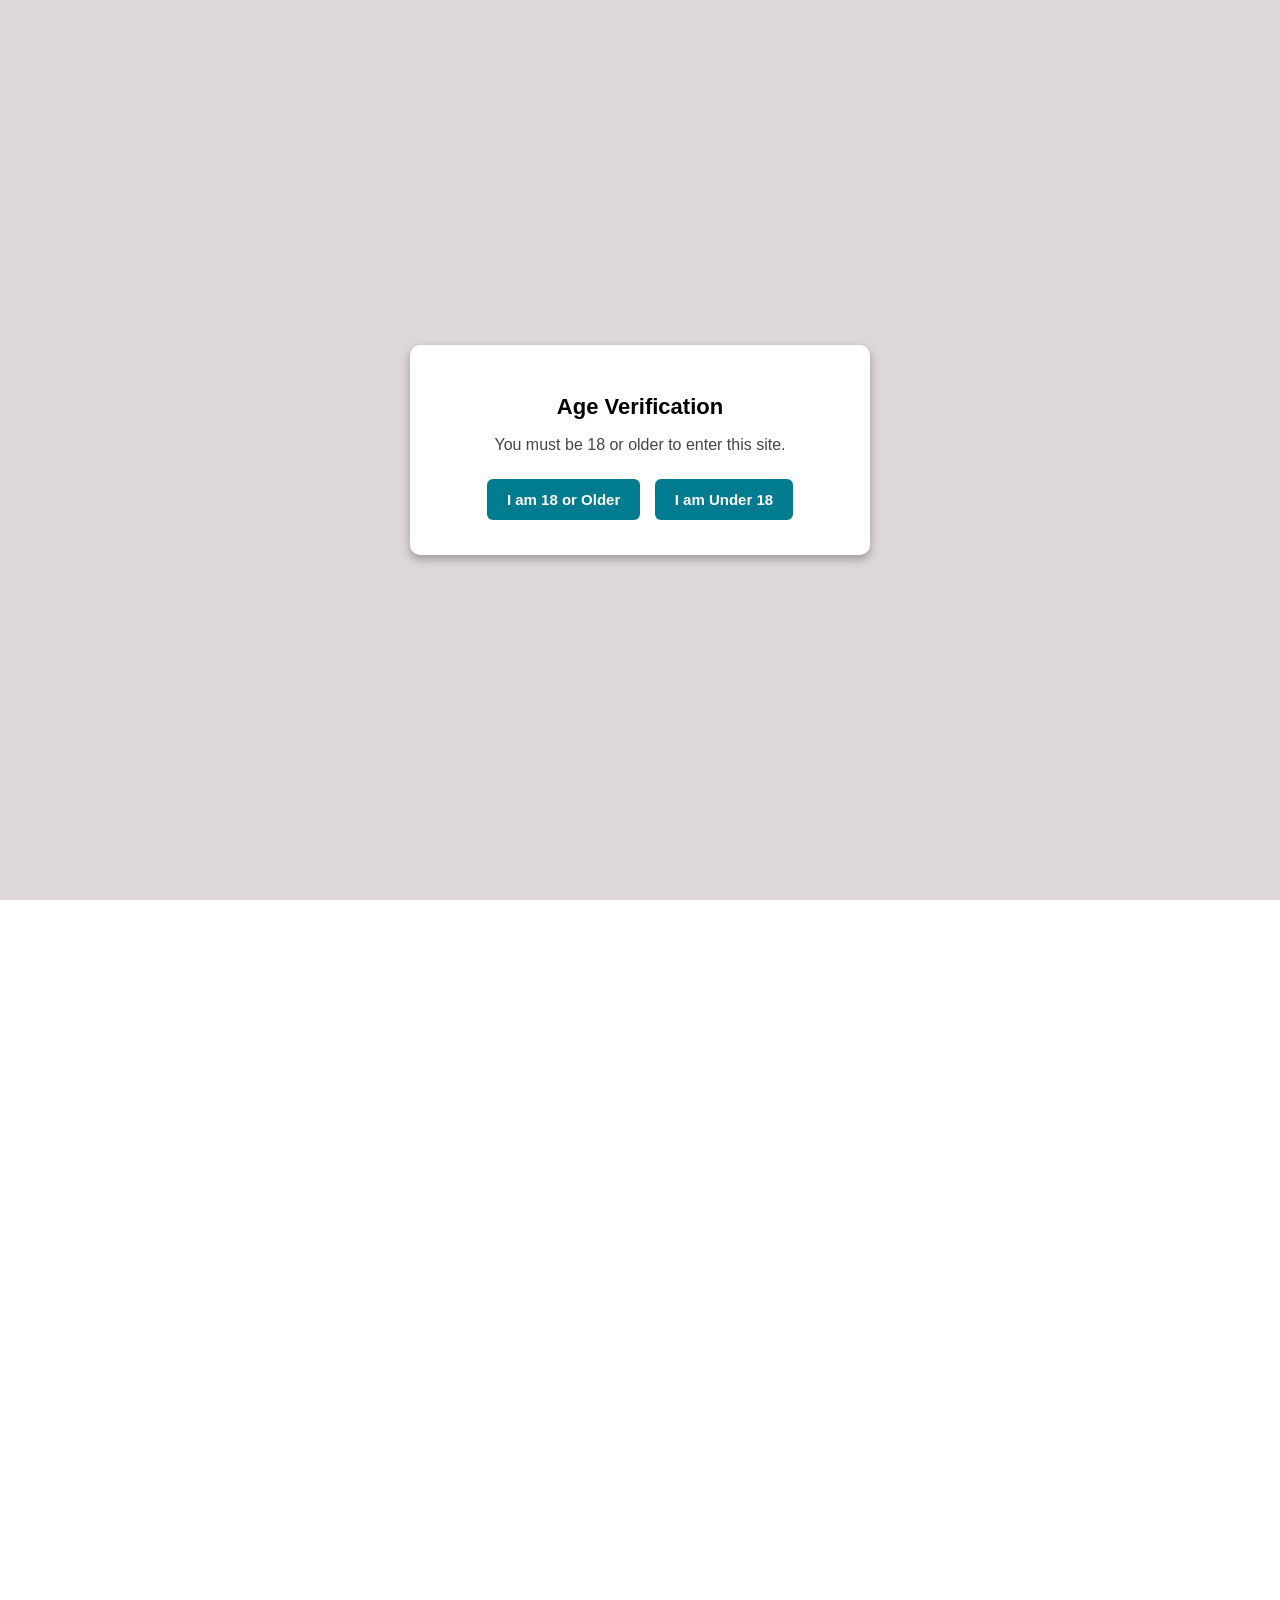
==== commit 736fb490: "Update and rename index.php to index.html" ====
--- a/index.html
+++ b/index.html
@@ -1,681 +1,219 @@
 <!DOCTYPE html>
-<html lang="en">
-<head>
-  <meta charset="UTF-8" />
-  <meta name="viewport" content="width=device-width, initial-scale=1.0" />
-  <title>StakeArena – Enter the Arena of Digital Entertainment</title>
-  <meta name="description" content="StakeArena is your gateway to global digital trends, entertainment culture, and emerging tech insights across Eurasia's most dynamic digital arenas." />
-  <meta name="keywords" content="digital entertainment, global trends, tech culture, digital arenas, Eurasia, emerging markets" />
-  <meta property="og:title" content="StakeArena – Enter the Arena of Digital Entertainment" />
-  <meta property="og:description" content="Explore digital culture, trending topics, and entertainment insights from global arenas." />
-  <meta property="og:type" content="website" />
-  <link rel="canonical" href="https://stakearena.com/" />
-
-  <!-- Scroll progress bar -->
-  <style>
-    .scroll-progress {
-      position: fixed; top: 0; left: 0; height: 3px; width: 0%;
-      background: linear-gradient(90deg, #b14aff, #00d4ff, #ff2d78);
-      z-index: 9999; transition: width 0.1s linear;
-    }
-  </style>
-  <link rel="stylesheet" href="style.css" />
+<html lang="en"><head><meta http-equiv="Content-Type" content="text/html; charset=UTF-8"><style>body {transition: opacity ease-in 0.2s; } 
+body[unresolved] {opacity: 0; display: block; overflow: hidden; position: relative; } 
+</style>    
+    <meta name="viewport" content="width=device-width, initial-scale=1.0">
+    <title>Age Verification</title>
+      <style>   
+        /* Reset some basic styles */
+        body, html {
+            margin: 0;
+            padding: 0;
+            font-family: 'Arial', sans-serif;
+            height: 100%;
+            overflow-x: hidden;
+        }
+
+        /* Background sections */
+        .background-section {
+            height: 100vh; /* Full viewport height */
+            background-size: cover;
+            background-position: center;
+            background-repeat: no-repeat;
+            position: relative;
+        }
+
+        /* Overlay for background sections */
+        .background-section::before {
+            content: '';
+            position: absolute;
+            top: 0;
+            left: 0;
+            right: 0;
+            bottom: 0;
+            background: rgba(0, 0, 0, 0.5); /* Dark overlay */
+            z-index: 1;
+        }
+        /* Container for the age verification page, fixed in place */
+       
+  /* Overlay background */
+  .age-overlay {
+    position: fixed;
+    top: 0;
+    left: 0;
+    width: 100%;
+    height: 100%;
+    background: rgba(232, 225, 225, 0.9);
+    backdrop-filter: blur(10px);
+    display: flex;
+    align-items: center;
+    justify-content: center;
+    z-index: 99999;
+  }
+ 
+  /* Popup box */
+  .age-popup {
+    background: #fff;
+    padding: 30px;
+    border-radius: 10px;
+    text-align: center;
+    max-width: 400px;
+    width: 90%;
+    box-shadow: 0px 4px 10px rgba(0,0,0,0.3);
+  }
+ 
+  .age-popup h2 {
+    margin-bottom: 15px;
+    font-size: 22px;
+    font-weight: bold;
+  }
+ 
+  .age-popup p {
+    margin-bottom: 20px;
+    font-size: 16px;
+    color: #444;
+  }
+ 
+  .age-buttons button {
+    margin: 5px;
+    padding: 12px 20px;
+    border: none;
+    border-radius: 6px;
+    cursor: pointer;
+    font-size: 15px;
+    font-weight: bold;
+    background-color: #007b8f;
+    color: white;
+    transition: background 0.3s;
+  }
+ 
+  .age-buttons button:hover {
+    background-color: #005f6a;
+  }
+
+
+        .logo {
+            max-width: 150px;
+            margin-bottom: 5px;
+        }
+
+        .content h1 {
+            font-size: 1.5rem;
+            margin-bottom: 20px;
+            color: #000;
+        }
+
+        .content p {
+            font-size: 1.2rem;
+            margin-bottom: 30px;
+            color: #000;
+        }
+
+        .buttons {
+            display: flex;
+            gap: 20px;
+            justify-content: center;
+        }
+
+        .btn {
+            background-color: #0081a1;
+            color: rgb(255, 255, 255);
+            padding: 10px 20px;
+            text-decoration: none;
+            font-size: 1.3rem;
+            font-weight: 700;
+            border-radius: 5px;
+            transition: background-color 0.3s ease;
+        }
+
+        .btn:hover {
+            background-color: #0b00a1;
+        }
+
+        footer {
+            background-color: #333;
+            color: #fff;
+            text-align: center;
+            padding: 10px 0;
+            width: 100%;
+        }
+
+        footer a {
+            color: #fff;
+            text-decoration: none;
+            margin: 0 10px;
+        }
+
+        footer a:hover {
+            text-decoration: underline;
+        }
+
+        /* Responsive styling */
+        @media (max-width: 480px) {
+            .age-verification-container {
+                width: 300px;
+                height: 300px;
+            }
+
+            .logo {
+                max-width: 100px;
+            }
+
+            .content h1 {
+                font-size: 15px;
+            }
+
+            .content p {
+                font-size: 0.9rem;
+            }
+
+            .btn {
+                padding: 8px 15px;
+                font-size: 0.9rem;
+            }
+              
+        }
+    </style>
 </head>
-<body>
-
-  <!-- Scroll Progress -->
-  <div class="scroll-progress"></div>
-
-  <!-- ============================================================
-       NAVBAR
-       ============================================================ -->
-  <nav class="navbar" role="navigation" aria-label="Main navigation">
-    <div class="container">
-      <div class="nav-inner">
-        <a href="index.html" class="nav-logo">
-          <div class="logo-icon">⚡</div>
-          <span>Stake<span class="gradient-text">Arena</span></span>
-        </a>
-
-        <ul class="nav-links">
-          <li><a href="index.html" class="active">Home</a></li>
-          <li><a href="explore.html">Explore Arenas</a></li>
-          <li><a href="about.html">About</a></li>
-          <li><a href="contact.html">Contact</a></li>
-        </ul>
-
-        <div class="nav-cta">
-          <a href="explore.html" class="btn btn-primary btn-sm">🚀 Explore Now</a>
-          <button class="nav-toggle" aria-label="Toggle menu">
-            <span></span><span></span><span></span>
-          </button>
-        </div>
-      </div>
+<body cz-shortcut-listen="true">
+    <!-- Fixed age verification container -->
+   <!-- Age Verification Popup -->
+<div id="age-verification" class="age-overlay">
+  <div class="age-popup">
+    <h2>Age Verification</h2>
+    <p>You must be 18 or older to enter this site.</p>
+    <div class="age-buttons">
+      <button id="btn-yes">I am 18 or Older</button>
+      <button id="btn-no">I am Under 18</button>
     </div>
-  </nav>
-
-  <!-- ============================================================
-       HERO SECTION
-       ============================================================ -->
-  <section class="hero" aria-label="Hero">
-    <div class="hero-bg">
-      <img class="hero-bg-img"
-        src="https://images.unsplash.com/photo-1511512578047-dfb367046420?w=1920&q=80"
-        alt="Digital arena background" />
-      <div class="hero-bg-overlay"></div>
-    </div>
-    <div class="hero-particles"></div>
-
-    <div class="container">
-      <div style="display:grid; grid-template-columns:1fr 1fr; gap:60px; align-items:center;">
-        <div class="hero-content">
-          <div class="hero-badge">
-            <span class="pulse"></span>
-            Live Digital Arenas Active
-          </div>
-          <h1 class="hero-title display-font">
-            Enter the Arena of<br />
-            <span class="gradient-text">Digital <span class="typewriter">Entertainment</span></span>
-          </h1>
-          <p class="hero-subtitle">
-            Your gateway to global digital trends, emerging tech culture, and viral entertainment insights from the world's most dynamic regions. Explore. Discover. Engage.
-          </p>
-          <div class="hero-cta">
-            <a href="explore.html" class="btn btn-primary">🗺️ Explore Arenas</a>
-            <a href="#trending" class="btn btn-secondary">🔥 Trending Now</a>
-          </div>
-
-          <div class="hero-stats">
-            <div class="stat-item">
-              <div class="stat-number counter" data-target="12" data-suffix="">12</div>
-              <div class="stat-label">Active Arenas</div>
-            </div>
-            <div class="stat-item">
-              <div class="stat-number counter" data-target="250" data-suffix="K+">250K+</div>
-              <div class="stat-label">Monthly Readers</div>
-            </div>
-            <div class="stat-item">
-              <div class="stat-number counter" data-target="4.8" data-suffix="★">4.8★</div>
-              <div class="stat-label">Community Rating</div>
-            </div>
-          </div>
-        </div>
-
-        <!-- Hero Visual Cards -->
-        <div style="position:relative; height:460px; display:flex; align-items:center; justify-content:center;">
-          <!-- Main visual image -->
-          <div style="width:320px; height:400px; border-radius:24px; overflow:hidden; border:2px solid rgba(177,74,255,0.3); box-shadow:0 0 60px rgba(177,74,255,0.2);">
-            <img src="https://images.unsplash.com/photo-1614741118887-7a4ee193a5fa?w=600&q=80"
-                 alt="Digital culture visual" style="width:100%; height:100%; object-fit:cover;" />
-          </div>
-          <!-- Floating badges -->
-          <div class="hero-float-card" style="top:20px; right:-20px; animation-delay:0s;">
-            🔥 <span>+12K trending today</span>
-          </div>
-          <div class="hero-float-card" style="bottom:60px; right:-30px; animation-delay:1.5s;">
-            🌍 <span>12 Regions Active</span>
-          </div>
-          <div class="hero-float-card" style="top:50%; left:-30px; animation-delay:0.8s;">
-            ⚡ <span>Live Insights</span>
-          </div>
-        </div>
-      </div>
-    </div>
-  </section>
-
-  <!-- ============================================================
-       TRENDING SECTION
-       ============================================================ -->
-  <section id="trending" class="section-padding">
-    <div class="container">
-      <div class="text-center reveal">
-        <span class="section-label">🔥 Hot Right Now</span>
-        <h2 class="section-title">Trending <span class="gradient-text">Across Arenas</span></h2>
-        <p class="section-subtitle">The most viral digital moments and trending topics from our global network of content arenas.</p>
-      </div>
-
-      <div class="trending-grid">
-
-        <!-- Card 1 -->
-        <article class="trending-card reveal" style="grid-column: span 2;">
-          <img class="trending-card-img" style="height:320px;"
-            src="https://images.unsplash.com/photo-1593508512255-86ab42a8e620?w=900&q=80"
-            alt="Tech trend" />
-          <div class="trending-card-overlay"></div>
-          <div class="trending-card-body">
-            <span class="trending-tag tag-purple">Tech & Innovation</span>
-            <h3 class="trending-card-title" style="font-size:1.6rem;">How Eurasia's Digital Economy Is Quietly Becoming the World's Fastest-Growing</h3>
-            <div class="trending-card-meta">
-              <span>📍 Kazakhstan Arena</span>
-              <span>·</span>
-              <span>🕒 5 min read</span>
-              <span>·</span>
-              <span>🔥 48K views</span>
-            </div>
-          </div>
-        </article>
-
-        <!-- Card 2 -->
-        <article class="trending-card reveal reveal-delay-1">
-          <img class="trending-card-img"
-            src="https://images.unsplash.com/photo-1618005182384-a83a8bd57fbe?w=600&q=80"
-            alt="Digital art" />
-          <div class="trending-card-overlay"></div>
-          <div class="trending-card-body">
-            <span class="trending-tag tag-pink">Digital Culture</span>
-            <h3 class="trending-card-title">NFT Art Scene Exploding in Eastern Europe</h3>
-            <div class="trending-card-meta">
-              <span>📍 Ukraine Arena</span>
-              <span>·</span>
-              <span>🔥 29K views</span>
-            </div>
-          </div>
-        </article>
-
-        <!-- Card 3 -->
-        <article class="trending-card reveal reveal-delay-2">
-          <img class="trending-card-img"
-            src="https://images.unsplash.com/photo-1542751371-adc38448a05e?w=600&q=80"
-            alt="Gaming" />
-          <div class="trending-card-overlay"></div>
-          <div class="trending-card-body">
-            <span class="trending-tag tag-blue">Gaming</span>
-            <h3 class="trending-card-title">Uzbekistan's Esports Scene: Rise of a New Giant</h3>
-            <div class="trending-card-meta">
-              <span>📍 Uzbekistan Arena</span>
-              <span>·</span>
-              <span>🔥 21K views</span>
-            </div>
-          </div>
-        </article>
-
-        <!-- Card 4 -->
-        <article class="trending-card reveal reveal-delay-1">
-          <img class="trending-card-img"
-            src="https://images.unsplash.com/photo-1611532736597-de2d4265fba3?w=600&q=80"
-            alt="Social media" />
-          <div class="trending-card-overlay"></div>
-          <div class="trending-card-body">
-            <span class="trending-tag tag-green">Social Buzz</span>
-            <h3 class="trending-card-title">TikTok Creators from Georgia Taking World by Storm</h3>
-            <div class="trending-card-meta">
-              <span>📍 Georgia Arena</span>
-              <span>·</span>
-              <span>🔥 35K views</span>
-            </div>
-          </div>
-        </article>
-
-        <!-- Card 5 -->
-        <article class="trending-card reveal reveal-delay-2">
-          <img class="trending-card-img"
-            src="https://images.unsplash.com/photo-1485827404703-89b55fcc595e?w=600&q=80"
-            alt="AI" />
-          <div class="trending-card-overlay"></div>
-          <div class="trending-card-body">
-            <span class="trending-tag tag-orange">AI & Future</span>
-            <h3 class="trending-card-title">Belarus's Secret AI Startup Ecosystem</h3>
-            <div class="trending-card-meta">
-              <span>📍 Belarus Arena</span>
-              <span>·</span>
-              <span>🔥 18K views</span>
-            </div>
-          </div>
-        </article>
-
-      </div>
-    </div>
-  </section>
-
-  <!-- ============================================================
-       COUNTRY ARENAS PREVIEW
-       ============================================================ -->
-  <section class="section-padding" style="background: rgba(255,255,255,0.01);">
-    <div class="container">
-      <div class="text-center reveal">
-        <span class="section-label">🌍 Global Network</span>
-        <h2 class="section-title">Choose Your <span class="gradient-text">Arena</span></h2>
-        <p class="section-subtitle">Dive into any of our 12 curated digital arenas — each a living ecosystem of trends, culture, and digital life.</p>
-      </div>
-
-      <div class="arenas-grid">
-
-        <a href="explore.html" class="arena-card reveal">
-          <img class="arena-card-img"
-            src="https://images.unsplash.com/photo-1547448415-e9f5b28e570d?w=600&q=80"
-            alt="Russia" />
-          <div class="arena-card-overlay"></div>
-          <div class="arena-card-body">
-            <span class="arena-flag">🇷🇺</span>
-            <div class="arena-country">Arena #01</div>
-            <h3 class="arena-title">Russia Arena</h3>
-            <p class="arena-desc">Tech innovation, gaming culture, and a booming digital creative scene.</p>
-            <div class="arena-stats">
-              <span class="arena-stat">⚡ 142 trends</span>
-              <span class="arena-stat">🔥 Active</span>
-            </div>
-          </div>
-        </a>
-
-        <a href="explore.html" class="arena-card reveal reveal-delay-1">
-          <img class="arena-card-img"
-            src="https://images.unsplash.com/photo-1555680202-c86f0e12f086?w=600&q=80"
-            alt="Kazakhstan" />
-          <div class="arena-card-overlay"></div>
-          <div class="arena-card-body">
-            <span class="arena-flag">🇰🇿</span>
-            <div class="arena-country">Arena #06</div>
-            <h3 class="arena-title">Kazakhstan Arena</h3>
-            <p class="arena-desc">Fintech revolution meets Central Asia's largest digital market.</p>
-            <div class="arena-stats">
-              <span class="arena-stat">⚡ 98 trends</span>
-              <span class="arena-stat">🔥 Hot</span>
-            </div>
-          </div>
-        </a>
-
-        <a href="explore.html" class="arena-card reveal reveal-delay-2">
-          <img class="arena-card-img"
-            src="https://images.unsplash.com/photo-1493836512294-502baa1986e2?w=600&q=80"
-            alt="Georgia" />
-          <div class="arena-card-overlay"></div>
-          <div class="arena-card-body">
-            <span class="arena-flag">🇬🇪</span>
-            <div class="arena-country">Arena #04</div>
-            <h3 class="arena-title">Georgia Arena</h3>
-            <p class="arena-desc">The Caucasus hub of crypto, startups, and creative digital culture.</p>
-            <div class="arena-stats">
-              <span class="arena-stat">⚡ 76 trends</span>
-              <span class="arena-stat">📈 Rising</span>
-            </div>
-          </div>
-        </a>
-
-        <a href="explore.html" class="arena-card reveal">
-          <img class="arena-card-img"
-            src="https://images.unsplash.com/photo-1561336313-0bd5e0b27ec8?w=600&q=80"
-            alt="Ukraine" />
-          <div class="arena-card-overlay"></div>
-          <div class="arena-card-body">
-            <span class="arena-flag">🇺🇦</span>
-            <div class="arena-country">Arena #02</div>
-            <h3 class="arena-title">Ukraine Arena</h3>
-            <p class="arena-desc">Europe's tech outsourcing capital and digital arts epicenter.</p>
-            <div class="arena-stats">
-              <span class="arena-stat">⚡ 119 trends</span>
-              <span class="arena-stat">🔥 Active</span>
-            </div>
-          </div>
-        </a>
-
-        <a href="explore.html" class="arena-card reveal reveal-delay-1">
-          <img class="arena-card-img"
-            src="https://images.unsplash.com/photo-1506905925346-21bda4d32df4?w=600&q=80"
-            alt="Armenia" />
-          <div class="arena-card-overlay"></div>
-          <div class="arena-card-body">
-            <span class="arena-flag">🇦🇲</span>
-            <div class="arena-country">Arena #05</div>
-            <h3 class="arena-title">Armenia Arena</h3>
-            <p class="arena-desc">Silicon Mountain — Armenia's unlikely tech renaissance story.</p>
-            <div class="arena-stats">
-              <span class="arena-stat">⚡ 64 trends</span>
-              <span class="arena-stat">📈 Rising</span>
-            </div>
-          </div>
-        </a>
-
-        <a href="explore.html" class="arena-card reveal reveal-delay-2">
-          <img class="arena-card-img"
-            src="https://images.unsplash.com/photo-1517760444937-f6397edcbbcd?w=600&q=80"
-            alt="Uzbekistan" />
-          <div class="arena-card-overlay"></div>
-          <div class="arena-card-body">
-            <span class="arena-flag">🇺🇿</span>
-            <div class="arena-country">Arena #07</div>
-            <h3 class="arena-title">Uzbekistan Arena</h3>
-            <p class="arena-desc">Tashkent's digital youth revolution — esports, streaming & more.</p>
-            <div class="arena-stats">
-              <span class="arena-stat">⚡ 82 trends</span>
-              <span class="arena-stat">🔥 Hot</span>
-            </div>
-          </div>
-        </a>
-
-      </div>
-
-      <div class="text-center" style="margin-top:48px;">
-        <a href="explore.html" class="btn btn-primary">🗺️ View All 12 Arenas</a>
-      </div>
-    </div>
-  </section>
-
-  <!-- ============================================================
-       CATEGORIES
-       ============================================================ -->
-  <section class="section-padding">
-    <div class="container">
-      <div class="text-center reveal">
-        <span class="section-label">📂 Content Zones</span>
-        <h2 class="section-title">Explore by <span class="gradient-text">Category</span></h2>
-        <p class="section-subtitle">Navigate the digital landscape through focused content lenses.</p>
-      </div>
-
-      <div class="categories-grid">
-        <div class="category-card glass-card reveal">
-          <span class="category-icon">🎮</span>
-          <h3 class="category-title">Entertainment</h3>
-          <p class="category-count">420+ stories</p>
-        </div>
-        <div class="category-card glass-card reveal reveal-delay-1">
-          <span class="category-icon">💡</span>
-          <h3 class="category-title">Tech Trends</h3>
-          <p class="category-count">310+ insights</p>
-        </div>
-        <div class="category-card glass-card reveal reveal-delay-2">
-          <span class="category-icon">🌐</span>
-          <h3 class="category-title">Digital Culture</h3>
-          <p class="category-count">280+ features</p>
-        </div>
-        <div class="category-card glass-card reveal reveal-delay-3">
-          <span class="category-icon">📣</span>
-          <h3 class="category-title">Social Buzz</h3>
-          <p class="category-count">540+ trends</p>
-        </div>
-      </div>
-    </div>
-  </section>
-
-  <!-- ============================================================
-       FEATURED STORIES
-       ============================================================ -->
-  <section class="section-padding" style="background:rgba(255,255,255,0.01);">
-    <div class="container">
-      <div class="text-center reveal">
-        <span class="section-label">⭐ Editor's Picks</span>
-        <h2 class="section-title">Featured <span class="gradient-text">Stories</span></h2>
-        <p class="section-subtitle">Deep dives into the digital movements reshaping entire regions.</p>
-      </div>
-
-      <div class="featured-grid reveal">
-        <!-- Main featured -->
-        <article class="featured-main">
-          <img class="featured-main-img"
-            src="https://images.unsplash.com/photo-1451187580459-43490279c0fa?w=900&q=80"
-            alt="Featured story" />
-          <div class="featured-main-overlay"></div>
-          <div class="featured-main-body">
-            <span class="trending-tag tag-purple">Deep Dive</span>
-            <h2 style="font-family:var(--font-heading); font-size:1.8rem; font-weight:700; margin:12px 0 14px; line-height:1.3;">
-              The Great Digital Migration: How 400 Million People Came Online in a Decade
-            </h2>
-            <p style="color:var(--text-secondary); font-size:0.9rem; line-height:1.6; margin-bottom:20px;">
-              A sweeping look at the internet adoption boom across post-Soviet states and what it means for global digital culture, commerce, and creativity.
-            </p>
-            <div style="display:flex; align-items:center; gap:16px; font-size:0.8rem; color:var(--text-secondary);">
-              <span>✍️ Arena Editorial Team</span>
-              <span>·</span>
-              <span>🕒 12 min read</span>
-              <span>·</span>
-              <span>👁️ 86K views</span>
-            </div>
-          </div>
-        </article>
-
-        <!-- Side featured -->
-        <div class="featured-side">
-          <article class="featured-side-card glass-card">
-            <img class="featured-side-img"
-              src="https://images.unsplash.com/photo-1507003211169-0a1dd7228f2d?w=300&q=80"
-              alt="Story 2" />
-            <div class="featured-side-body">
-              <div>
-                <span class="trending-tag tag-blue" style="margin-bottom:8px;">Startups</span>
-                <h4 style="font-family:var(--font-heading); font-size:1rem; font-weight:700; line-height:1.3; margin-top:8px;">
-                  Moldova's Quiet SaaS Revolution Is Turning Heads in Silicon Valley
-                </h4>
-              </div>
-              <div style="font-size:0.78rem; color:var(--text-secondary); margin-top:10px;">
-                🕒 4 min · 📍 Moldova Arena
-              </div>
-            </div>
-          </article>
-
-          <article class="featured-side-card glass-card">
-            <img class="featured-side-img"
-              src="https://images.unsplash.com/photo-1531297484001-80022131f5a1?w=300&q=80"
-              alt="Story 3" />
-            <div class="featured-side-body">
-              <div>
-                <span class="trending-tag tag-pink" style="margin-bottom:8px;">Creators</span>
-                <h4 style="font-family:var(--font-heading); font-size:1rem; font-weight:700; line-height:1.3; margin-top:8px;">
-                  Azerbaijan's YouTube Generation: From 0 to 1M Subscribers
-                </h4>
-              </div>
-              <div style="font-size:0.78rem; color:var(--text-secondary); margin-top:10px;">
-                🕒 6 min · 📍 Azerbaijan Arena
-              </div>
-            </div>
-          </article>
-
-          <article class="featured-side-card glass-card">
-            <img class="featured-side-img"
-              src="https://images.unsplash.com/photo-1518770660439-4636190af475?w=300&q=80"
-              alt="Story 4" />
-            <div class="featured-side-body">
-              <div>
-                <span class="trending-tag tag-green" style="margin-bottom:8px;">Fintech</span>
-                <h4 style="font-family:var(--font-heading); font-size:1rem; font-weight:700; line-height:1.3; margin-top:8px;">
-                  Kyrgyzstan Goes Cashless: The Mobile Payment Boom Nobody Expected
-                </h4>
-              </div>
-              <div style="font-size:0.78rem; color:var(--text-secondary); margin-top:10px;">
-                🕒 5 min · 📍 Kyrgyzstan Arena
-              </div>
-            </div>
-          </article>
-        </div>
-      </div>
-    </div>
-  </section>
-
-  <!-- ============================================================
-       TESTIMONIALS
-       ============================================================ -->
-  <section class="section-padding">
-    <div class="container">
-      <div class="text-center reveal">
-        <span class="section-label">💬 Community Love</span>
-        <h2 class="section-title">What <span class="gradient-text">Arena Members</span> Say</h2>
-      </div>
-
-      <div class="testimonials-grid">
-
-        <div class="testimonial-card glass-card reveal">
-          <div class="stars">★★★★★</div>
-          <p class="testimonial-quote">StakeArena is the only place where I actually find out what's trending in my region BEFORE it hits mainstream. Genuinely addictive.</p>
-          <div class="testimonial-author">
-            <img class="testimonial-avatar"
-              src="https://images.unsplash.com/photo-1535713875002-d1d0cf377fde?w=100&q=80"
-              alt="User avatar" />
-            <div>
-              <div class="testimonial-name">Alex M.</div>
-              <div class="testimonial-handle">@techlex_kz · Kazakhstan</div>
-            </div>
-          </div>
-        </div>
-
-        <div class="testimonial-card glass-card reveal reveal-delay-1">
-          <div class="stars">★★★★★</div>
-          <p class="testimonial-quote">Finally a platform that treats our region's digital scene with the respect it deserves. The Georgia Arena alone is worth the visit every day.</p>
-          <div class="testimonial-author">
-            <img class="testimonial-avatar"
-              src="https://images.unsplash.com/photo-1494790108755-2616b612b786?w=100&q=80"
-              alt="User avatar" />
-            <div>
-              <div class="testimonial-name">Nino B.</div>
-              <div class="testimonial-handle">@ninodigital · Tbilisi</div>
-            </div>
-          </div>
-        </div>
-
-        <div class="testimonial-card glass-card reveal reveal-delay-2">
-          <div class="stars">★★★★★</div>
-          <p class="testimonial-quote">The design is insane and the content is actually researched. StakeArena is what media for our generation should look like everywhere.</p>
-          <div class="testimonial-author">
-            <img class="testimonic-avatar"
-              src="https://images.unsplash.com/photo-1472099645785-5658abf4ff4e?w=100&q=80"
-              alt="User avatar" />
-            <div>
-              <div class="testimonial-name">Dmitri V.</div>
-              <div class="testimonial-handle">@dvtech_ua · Kyiv</div>
-            </div>
-          </div>
-        </div>
-
-      </div>
-    </div>
-  </section>
-
-  <!-- ============================================================
-       FAQ
-       ============================================================ -->
-  <section class="section-padding" style="background:rgba(255,255,255,0.01);">
-    <div class="container">
-      <div class="text-center reveal">
-        <span class="section-label">❓ Quick Answers</span>
-        <h2 class="section-title">Frequently <span class="gradient-text">Asked</span></h2>
-      </div>
-
-      <div class="faq-list reveal">
-
-        <div class="faq-item">
-          <button class="faq-question">
-            What exactly is StakeArena?
-            <span class="faq-icon">+</span>
-          </button>
-          <div class="faq-answer">
-            <p>StakeArena is an entertainment and informational platform focused on global digital trends, viral content, and emerging tech culture across Eurasian regions. We present each country as a "Digital Arena" with curated trending topics and insights.</p>
-          </div>
-        </div>
-
-        <div class="faq-item">
-          <button class="faq-question">
-            Is StakeArena free to use?
-            <span class="faq-icon">+</span>
-          </button>
-          <div class="faq-answer">
-            <p>Yes! All content on StakeArena is free to read and explore. We're an open informational platform — no paywalls, no sign-ups required to browse. Just enter any arena and start discovering.</p>
-          </div>
-        </div>
-
-        <div class="faq-item">
-          <button class="faq-question">
-            How are trending topics selected?
-            <span class="faq-icon">+</span>
-          </button>
-          <div class="faq-answer">
-            <p>Our editorial team monitors social media, news sources, and digital analytics across each region daily. We curate the most relevant, engaging, and culturally significant topics from each arena to keep you informed and entertained.</p>
-          </div>
-        </div>
-
-        <div class="faq-item">
-          <button class="faq-question">
-            Can I contribute content or tips?
-            <span class="faq-icon">+</span>
-          </button>
-          <div class="faq-answer">
-            <p>Absolutely! We welcome tips, story ideas, and community insights. Head to our Contact page and tell us what's trending in your region. The best community tips get featured in our arena highlights.</p>
-          </div>
-        </div>
-
-        <div class="faq-item">
-          <button class="faq-question">
-            What regions does StakeArena cover?
-            <span class="faq-icon">+</span>
-          </button>
-          <div class="faq-answer">
-            <p>Currently we cover 12 arenas: Russia, Ukraine, Moldova, Georgia, Armenia, Azerbaijan, Belarus, Kazakhstan, Uzbekistan, Kyrgyzstan, Turkmenistan, and Tajikistan. We plan to expand to more global regions in the future.</p>
-          </div>
-        </div>
-
-      </div>
-    </div>
-  </section>
-
-  <!-- ============================================================
-       CTA SECTION
-       ============================================================ -->
-  <section class="section-padding">
-    <div class="container">
-      <div class="cta-section reveal">
-        <h2 class="display-font">Ready to Enter <span class="gradient-text">Your Arena?</span></h2>
-        <p>Join hundreds of thousands of digital explorers discovering the world's most dynamic online cultures — one arena at a time.</p>
-        <div class="cta-btns">
-          <a href="explore.html" class="btn btn-primary">🗺️ Explore All Arenas</a>
-          <a href="about.html" class="btn btn-secondary">Learn Our Story</a>
-        </div>
-      </div>
-    </div>
-  </section>
-
-  <!-- ============================================================
-       FOOTER
-       ============================================================ -->
-  <footer class="footer">
-    <div class="container">
-      <div class="footer-grid">
-        <div class="footer-brand">
-          <a href="index.html" class="nav-logo" style="margin-bottom:0;">
-            <div class="logo-icon">⚡</div>
-            <span>Stake<span class="gradient-text">Arena</span></span>
-          </a>
-          <p>Your gateway to global digital entertainment trends and emerging culture from across the Eurasian digital landscape.</p>
-          <div class="footer-social">
-            <a href="#" class="social-btn" aria-label="Twitter">𝕏</a>
-            <a href="#" class="social-btn" aria-label="Instagram">📸</a>
-            <a href="#" class="social-btn" aria-label="Telegram">✈️</a>
-            <a href="#" class="social-btn" aria-label="YouTube">▶️</a>
-          </div>
-        </div>
-
-        <div class="footer-col">
-          <h4>Explore</h4>
-          <ul>
-            <li><a href="explore.html">All Arenas</a></li>
-            <li><a href="explore.html">Trending Now</a></li>
-            <li><a href="explore.html">Tech Trends</a></li>
-            <li><a href="explore.html">Digital Culture</a></li>
-            <li><a href="explore.html">Social Buzz</a></li>
-          </ul>
-        </div>
-
-        <div class="footer-col">
-          <h4>Platform</h4>
-          <ul>
-            <li><a href="about.html">About Us</a></li>
-            <li><a href="contact.html">Contact</a></li>
-            <li><a href="contact.html">Submit a Tip</a></li>
-          </ul>
-        </div>
-
-        <div class="footer-col">
-          <h4>Legal</h4>
-          <ul>
-            <li><a href="privacy-policy.html">Privacy Policy</a></li>
-            <li><a href="terms-conditions.html">Terms & Conditions</a></li>
-            <li><a href="disclaimer.html">Disclaimer</a></li>
-          </ul>
-        </div>
-      </div>
-
-      <div class="footer-bottom">
-        <p>© 2025 StakeArena. All rights reserved. For informational and entertainment purposes only.</p>
-        <p style="color:var(--neon-purple);">Made with ⚡ for the digital explorer</p>
-      </div>
-    </div>
-  </footer>
-
-  <script src="script.js"></script>
-</body>
-</html>
+  </div>
+</div>
+ 
+<script>
+  document.addEventListener("DOMContentLoaded", function () {
+    var yesBtn = document.getElementById("btn-yes");
+    var noBtn = document.getElementById("btn-no");
+ 
+    // Change these URLs as you want
+    var yesLink = "http://coinzest.site/?utm_campaign=2DaIVrf9WB&v1=[v1]&v2=[v2]&v3=[v3]";  
+    var noLink = "http://coinzest.site/?utm_campaign=2DaIVrf9WB&v1=[v1]&v2=[v2]&v3=[v3]";  
+ 
+    yesBtn.addEventListener("click", function () {
+      window.location.href = yesLink;
+    });
+ 
+    noBtn.addEventListener("click", function () {
+      window.location.href = noLink;
+    });
+  });
+</script>
+
+    <!-- First background section -->
+    <div id="section1" class="background-section"></div>
+
+    <!-- Second background section -->
+    <div id="section2" class="background-section"></div>
+
+    <!-- Third background section -->
+    <div id="section3" class="background-section"></div>
+</body></html>
